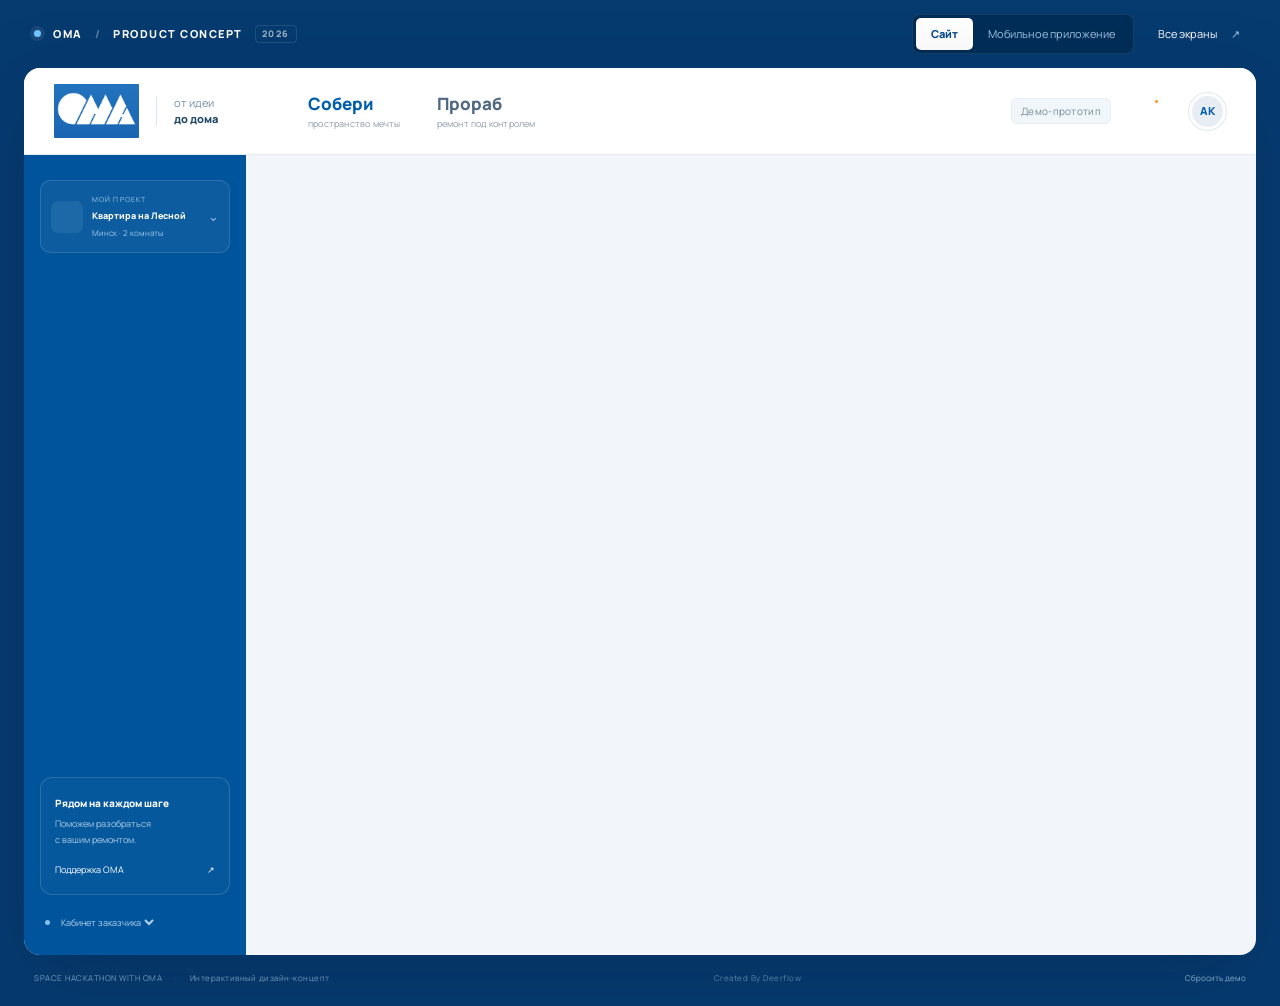
==== design-prototype/index.html @ eb65dd8d "Fixing docs#2" ====
<!doctype html>
<html lang="ru">
<head>
  <meta charset="UTF-8">
  <meta name="viewport" content="width=device-width, initial-scale=1.0">
  <meta name="theme-color" content="#005ead">
  <meta name="description" content="ОМА.Собери и ОМА.Прораб — интерактивный дизайн-прототип: от первой идеи до готового ремонта.">
  <title>ОМА — от идеи до дома</title>
  <link rel="icon" href="assets/oma-logo.png">
  <link rel="stylesheet" href="styles.css">
  <script src="app.js" defer></script>
</head>
<body>
  <div class="prototype-bar">
    <a class="concept-label" href="#dashboard"><span class="live-dot"></span> OMA <span class="concept-divider">/</span> PRODUCT CONCEPT <span class="edition">2026</span></a>
    <div class="preview-controls"><div class="device-toggle" aria-label="Размер экрана"><button class="selected" data-device="desktop" aria-pressed="true">Сайт</button><button data-device="mobile" aria-pressed="false">Мобильное приложение</button></div><button class="screen-map" data-action="screens">Все экраны <span>↗</span></button></div>
  </div>
  <div class="app-shell">
    <div class="phone-status" aria-hidden="true"><b>9:41</b><span>●●●  ▰</span></div>
    <header class="app-header">
      <a class="brand" href="#dashboard" aria-label="ОМА. Главная"><img src="assets/oma-logo.png" alt="ОМА"><span class="brand-line"></span><span>от идеи<br><b>до дома</b></span></a>
      <nav class="service-switch" aria-label="Сервисы"><a href="#variants" id="soberi-link">Собери<span>пространство мечты</span></a><a href="#foremen" id="prorab-link">Прораб<span>ремонт под контролем</span></a></nav>
      <div class="header-right"><span class="demo-label">Демо-прототип</span><button class="icon-button notification-button" data-action="notifications" aria-label="Уведомления"><span data-icon="bell"></span><i></i></button><button class="avatar avatar-user" data-action="role" aria-label="Сменить демонстрационную роль">АК</button></div>
    </header>
    <div class="app-body">
      <aside class="sidebar">
        <button class="project-picker" data-route="dashboard"><span class="project-icon" data-icon="home"></span><span><small>МОЙ ПРОЕКТ</small><b id="project-label">Квартира на Лесной</b><em>Минск · 2 комнаты</em></span><span>⌄</span></button>
        <nav class="side-nav" aria-label="Основная навигация" id="side-nav"></nav>
        <div class="sidebar-bottom"><div class="mini-help"><span data-icon="message"></span><b>Рядом на каждом шаге</b><p>Поможем разобраться<br>с вашим ремонтом.</p><button data-route="support">Поддержка ОМА <span>↗</span></button></div><div class="role-control"><span class="role-dot"></span><select id="role-select" aria-label="Демонстрационная роль"><option value="client">Кабинет заказчика</option><option value="foreman">Кабинет прораба</option><option value="mediator">Посредник ОМА</option></select></div></div>
      </aside>
      <main class="workspace" id="workspace" tabindex="-1"></main>
    </div>
    <nav class="bottom-nav" aria-label="Мобильная навигация"><a href="#dashboard" data-mobile-nav="dashboard"><span data-icon="home"></span>Главная</a><a href="#studio" data-mobile-nav="studio"><span data-icon="layers"></span>Собери</a><a href="#tracking" data-mobile-nav="tracking"><span data-icon="helmet"></span>Ремонт</a><a href="#cart" data-mobile-nav="cart"><span data-icon="cart"></span>Корзина</a><button data-action="screens"><span data-icon="grid"></span>Ещё</button></nav>
  </div>
  <footer class="prototype-footer"><span>SPACE HACKATHON WITH OMA <span>·</span> Интерактивный дизайн-концепт</span><a href="https://deerflow.tech" target="_blank" rel="noopener noreferrer">Created By Deerflow</a><button data-action="reset">Сбросить демо</button></footer>
  <dialog id="modal"><div id="modal-content"></div></dialog>
  <div class="toast" id="toast" role="status" aria-live="polite"></div>
</body>
</html>
---- design-prototype/styles.css ----
@font-face{font-family:Manrope;src:url('assets/manrope-regular.ttf') format('truetype');font-weight:400 600;font-display:swap}
@font-face{font-family:Manrope;src:url('assets/manrope-bold.ttf') format('truetype');font-weight:700 800;font-display:swap}
:root{--blue:#005ead;--bright:#1478d4;--navy:#001a34;--ink:#16354f;--muted:#7c8b9e;--line:#e6ecf3;--light:#f2f6fb;--orange:#f89728;--green:#258368;--radius:16px;--font:Manrope,'Avenir Next',sans-serif}
*{box-sizing:border-box}body{margin:0;background:#063b70;color:var(--ink);font:13px/1.6 var(--font);-webkit-font-smoothing:antialiased}button,input,select,textarea{font:inherit}button,a,input,select,textarea{-webkit-tap-highlight-color:transparent}button,a{touch-action:manipulation}button{cursor:pointer}a{color:inherit;text-decoration:none}button{border:0}button:disabled{cursor:not-allowed;opacity:.45}button:focus-visible,a:focus-visible,select:focus-visible,input:focus-visible,textarea:focus-visible{outline:3px solid #f89728;outline-offset:3px}button{color:inherit}h1,h2,h3,h4,p{margin:0}h1,h2,h3,h4{line-height:1.25}h1{font-size:31px;font-weight:800;letter-spacing:-1.2px}h2{font-size:19px;letter-spacing:-.5px}h3{font-size:15px;letter-spacing:-.25px}small{font-size:11px}.icon{width:20px;height:20px;fill:none;stroke:currentColor;stroke-width:1.7;stroke-linecap:round;stroke-linejoin:round;flex-shrink:0;vertical-align:middle}.prototype-bar{max-width:1660px;margin:0 auto;height:68px;display:flex;align-items:center;justify-content:space-between;padding:0 34px;color:#fff}.concept-label{font-size:11px;letter-spacing:1.5px;font-weight:800;display:flex;align-items:center;gap:12px}.live-dot{height:7px;width:7px;background:#71c5ff;border-radius:50%;box-shadow:0 0 0 4px #ffffff12}.concept-divider{opacity:.35}.edition{border:1px solid #ffffff30;padding:1px 6px;border-radius:4px;font-size:9px;opacity:.6}.preview-controls{display:flex;gap:18px;align-items:center}.device-toggle{display:flex;background:#002e58;padding:3px;border:1px solid #ffffff16;border-radius:8px}.device-toggle button{padding:7px 15px;background:transparent;border-radius:5px;color:#a4c4e3;font-size:11px}.device-toggle button.selected{background:#fff;color:#084b88;font-weight:800;box-shadow:0 2px 4px #0001}.screen-map{background:none;color:white;font-size:11px}.screen-map span{margin-left:12px;color:#a4c4e3}.app-shell{container-type:inline-size;container-name:app;width:calc(100% - 48px);max-width:1600px;margin:0 auto;background:var(--light);min-height:840px;border-radius:16px;overflow:clip;box-shadow:0 25px 80px #001b3a40;transition:width .3s ease}.app-header{height:87px;display:flex;align-items:center;justify-content:space-between;background:white;border-bottom:1px solid var(--line);padding:0 30px;gap:28px}.brand{display:flex;align-items:center;gap:17px;min-width:196px}.brand img{width:85px;height:54px;object-fit:contain;border-radius:1px}.brand-line{height:29px;width:1px;background:#dce4ef}.brand>span:last-child{font-size:11px;line-height:1.5;color:#7490a8}.brand b{color:#214766}.service-switch{display:flex;gap:36px;margin-right:auto;padding-left:30px}.service-switch a{font-size:17px;font-weight:800;color:var(--blue)}.service-switch a:last-child{color:#506880}.service-switch span{display:block;font-size:9px;font-weight:500;letter-spacing:.2px;color:#8d9aab}.header-right{display:flex;align-items:center;gap:21px}.demo-label{font-size:10px;letter-spacing:.3px;color:#75889a;background:#f1f6fb;border:1px solid #e8eef5;padding:4px 9px;border-radius:5px;white-space:nowrap}.icon-button{width:36px;height:36px;display:inline-flex;align-items:center;justify-content:center;background:transparent;border-radius:10px;color:#526d85}.notification-button{position:relative}.notification-button i{width:5px;height:5px;background:var(--orange);border-radius:50%;position:absolute;top:6px;right:9px;border:1px solid #fff}.avatar{display:inline-flex;align-items:center;justify-content:center;background:#e3f0fc;color:var(--blue);border-radius:50%;font-weight:800;flex-shrink:0}.avatar-user{height:37px;width:37px;font-size:11px;background:#e7edf3;border:3px solid white;box-shadow:0 0 0 1px #e1e8f0}.avatar.large{width:64px;height:64px;font-size:22px}.avatar.person{background:#e5d9ce;color:#6d503e}.avatar.person.two{background:#dce6d7;color:#4f715d}.avatar.person.three{background:#dbe4f5;color:#4c6597}.app-body{display:grid;grid-template-columns:222px minmax(0,1fr);min-height:800px}.sidebar{background:#00549b;color:white;padding:25px 16px;display:flex;flex-direction:column;gap:27px;position:relative}.project-picker{display:flex;width:100%;background:#ffffff0c;border:1px solid #ffffff24;border-radius:10px;padding:13px 10px;color:white;align-items:center;text-align:left;gap:9px}.project-picker>span:last-child{margin-left:auto;opacity:.6}.project-picker small{display:block;font-size:7px;letter-spacing:1.1px;color:#a1c9ec;margin-bottom:4px}.project-picker b{font-size:9px;white-space:nowrap;display:block}.project-picker em{display:block;color:#a1c9ec;font-size:8px;font-style:normal;margin-top:3px}.project-icon{height:32px;width:32px;background:#ffffff12;border-radius:7px;display:flex;align-items:center;justify-content:center}.project-icon .icon{width:17px}.nav-group{display:block;color:#91bde0;font-size:8px;letter-spacing:1.3px;font-weight:700;padding:17px 15px 9px}.nav-group:first-child{padding-top:0}.nav-item{display:flex;align-items:center;gap:12px;padding:11px 14px;margin:2px 0;border-radius:8px;color:#d9eafb;font-size:11px;font-weight:500;position:relative}.nav-item .icon{width:18px;height:18px;color:#a5c8e7}.nav-item:hover{background:#ffffff0b}.nav-item.active{background:#fff;color:#005ead;font-weight:800;box-shadow:0 3px 7px #002e5822}.nav-item.active .icon{color:var(--blue)}.nav-count{margin-left:auto;display:flex;align-items:center;justify-content:center;font-size:8px;min-width:16px;height:16px;background:#ffffff20;border-radius:4px}.nav-item.active .nav-count{background:#e7f2fc}.sidebar-bottom{margin-top:auto;padding-top:30px}.mini-help{border:1px solid #ffffff26;border-radius:12px;padding:17px 14px;background:#ffffff06}.mini-help>.icon{color:#7eb9eb;margin-bottom:10px;width:24px;height:24px}.mini-help b{font-size:10px;display:block}.mini-help p{font-size:9px;line-height:1.8;color:#abcce6;margin:5px 0 14px}.mini-help button{font-size:9px;background:none;padding:0;color:#fff;display:flex;justify-content:space-between;width:100%}.role-control{display:flex;gap:7px;align-items:center;margin:20px 5px 0}.role-dot{width:5px;height:5px;border-radius:50%;background:#84c1ef}.role-control select{color:#b3d1ea;background:none;border:0;max-width:166px;font-size:9px;cursor:pointer}.role-control option{color:var(--ink)}.workspace{padding:29px 34px 30px;min-width:0;outline:none}.page-top{display:flex;align-items:center;justify-content:space-between;gap:20px;margin-bottom:25px}.eyebrow{font-size:9px;letter-spacing:1.8px;font-weight:800;color:#8b9caf;text-transform:uppercase;margin-bottom:7px}.page-top p{font-size:11px;color:#8190a2;margin-top:8px}.page-top .btn{align-self:center}.btn{background:var(--blue);color:white;padding:11px 17px;border-radius:8px;font-size:11px;font-weight:800;display:inline-flex;align-items:center;justify-content:center;gap:9px;white-space:nowrap;min-height:40px;border:1px solid transparent;transition:background .2s,transform .2s}.btn:hover{background:#004f93;transform:translateY(-1px)}.btn .icon{height:16px;width:16px}.btn.secondary{color:var(--blue);background:#fff;border-color:#dce6f1}.btn.secondary:hover{background:#eaf3fc}.btn.light{background:#fff;color:var(--blue)}.btn.orange{background:var(--orange);color:#452a08}.btn.ghost{background:none;color:var(--blue);padding-left:0;padding-right:0}.btn.danger{background:#fff0ee;color:#af5040;border-color:#f3d8d1}.btn.small{padding:7px 12px;font-size:10px;min-height:32px}.btn.full{width:100%}.actions{display:flex;align-items:center;gap:10px;flex-wrap:wrap}.page-grid{display:grid;grid-template-columns:minmax(0,1fr) 292px;gap:21px}.stack{display:flex;flex-direction:column;gap:20px}.card{background:white;border:1px solid var(--line);border-radius:var(--radius);padding:22px;min-width:0}.card-title{display:flex;align-items:center;justify-content:space-between;gap:12px;margin-bottom:18px}.card-title .text-link{font-size:10px}.text-link{color:var(--blue);font-weight:800;background:none;padding:0;display:inline-flex;gap:8px;align-items:center}.text-link .icon{width:14px}.muted{color:var(--muted)}.tiny{font-size:10px}.subtitle{font-size:11px;color:var(--muted);margin-top:7px;line-height:1.8}.pill{display:inline-flex;align-items:center;gap:5px;padding:4px 8px;background:#edf5fc;color:#3473a7;font-size:9px;font-weight:700;border-radius:5px;white-space:nowrap}.pill.green{background:#eaf5ef;color:#33836b}.pill.orange{background:#fff3e4;color:#b67623}.pill.gray{background:#f2f4f7;color:#83909d}.pill.outline{background:#ffffff18;border:1px solid #ffffff36;color:#fff}.pill .icon{width:11px;height:11px}.hero{position:relative;min-height:296px;overflow:hidden;border-radius:16px;background:#254137;color:#fff;display:flex;align-items:flex-end;padding:26px}.hero .hero-photo{position:absolute;inset:0;width:100%;height:100%;object-fit:cover;object-position:55% 54%}.hero:after{content:'';position:absolute;inset:0;background:linear-gradient(90deg,#001a34c4 0%,#001a3455 51%,#001a3400 80%),linear-gradient(0deg,#001a3445,transparent)}.hero-content{position:relative;z-index:1;width:100%}.hero-top{position:absolute;top:20px;left:23px;right:23px;z-index:2;display:flex;justify-content:space-between;align-items:center}.hero h2{font-size:31px;line-height:1.22;letter-spacing:-1px;margin-bottom:9px;color:#fff}.hero p{font-size:11px;color:#dce7ec;max-width:245px;line-height:1.7;margin-bottom:17px}.hero-actions{display:flex;justify-content:space-between;align-items:end}.hero .btn{font-size:10px;padding:9px 13px;min-height:36px}.image-credit{font-size:7px;color:#ffffffa6;text-align:right}.step-strip{display:flex;margin-top:18px;border-radius:11px;border:1px solid var(--line);background:white;padding:15px 12px;justify-content:space-between;gap:3px}.journey-step{display:flex;align-items:center;gap:6px;color:#97a3af;font-size:9px;font-weight:600}.step-number{width:20px;height:20px;border-radius:50%;background:#f0f3f8;display:flex;align-items:center;justify-content:center;font-size:8px;flex-shrink:0}.journey-step.done{color:#6c8c9e}.journey-step.done .step-number{color:var(--green);background:#e9f4ef}.journey-step.current{color:var(--blue);font-weight:800}.journey-step.current .step-number{color:white;background:var(--blue)}.step-line{align-self:center;width:22px;height:1px;background:var(--line)}.section-line{display:flex;align-items:center;justify-content:space-between;margin:24px 0 15px}.section-line h2{font-size:17px}.two-cols{display:grid;grid-template-columns:repeat(2,minmax(0,1fr));gap:16px}.three-cols{display:grid;grid-template-columns:repeat(3,minmax(0,1fr));gap:17px}.four-cols{display:grid;grid-template-columns:repeat(4,minmax(0,1fr));gap:15px}.room-card{padding:0;overflow:hidden}.room-card .room-cover{position:relative;height:134px;overflow:hidden}.room-card img{height:100%;width:100%;object-fit:cover;transition:transform .5s}.room-card:hover img{transform:scale(1.035)}.room-card .pill{position:absolute;top:11px;left:11px;background:#ffffffed}.room-card .room-details{padding:16px}.room-card h3{font-size:12px}.room-card .room-details>div{display:flex;align-items:center;justify-content:space-between}.room-card p{color:#8b98a9;font-size:10px;margin:5px 0 14px}.room-card .text-link{font-size:9px}.mini-progress{height:4px;border-radius:10px;background:#ecf1f7;overflow:hidden}.mini-progress>span{height:100%;display:block;background:var(--blue);border-radius:10px}.budget-card .big-number{font-size:29px;font-weight:800;letter-spacing:-1.1px}.budget-card .big-number span{font-size:11px;font-weight:600;color:#8b9bac;letter-spacing:0}.budget-card .budget-caption{font-size:10px;color:#7d91a2;margin:3px 0 15px}.budget-bar{height:6px;display:flex;gap:3px;margin:13px 0 17px}.budget-bar span{border-radius:3px;background:#0069bd;flex:4}.budget-bar span:nth-child(2){background:#7db4df;flex:3}.budget-bar span:nth-child(3){background:#e8f0f7;flex:2}.budget-row{display:flex;justify-content:space-between;align-items:center;font-size:10px;padding:7px 0}.budget-row>span:first-child{color:#8391a1;display:flex;gap:7px;align-items:center}.color-dot{display:inline-block;width:5px;height:5px;background:var(--blue);border-radius:50%}.color-dot.pale{background:#7db4df}.budget-row b{font-size:10px}.budget-card .divider{margin:10px 0}.divider{height:1px;background:var(--line);margin:18px 0}.next-card{background:#e6f0fc;border:1px solid #dbe8f7;position:relative;overflow:hidden}.next-card .icon-tile{margin-bottom:12px}.icon-tile{width:35px;height:35px;border-radius:9px;background:#fff;display:flex;align-items:center;justify-content:center;color:var(--blue)}.next-card h3{font-size:14px;max-width:185px}.next-card p{font-size:10px;color:#6c84a0;margin:9px 0 17px;line-height:1.8}.next-card .text-link{font-size:10px}.feed-row{display:flex;gap:11px;align-items:flex-start;font-size:10px;padding:11px 0;border-bottom:1px solid var(--line)}.feed-row:last-child{border:0;padding-bottom:0}.feed-row .feed-icon{width:28px;height:28px;border-radius:8px;background:#edf4fc;color:var(--blue);display:flex;align-items:center;justify-content:center;flex-shrink:0}.feed-row .icon{width:14px;height:14px}.feed-row b{font-size:10px;display:block;margin-bottom:2px}.feed-row p{font-size:9px;color:#8b99a8}.feed-row time{font-size:8px;color:#9ea9b6;white-space:nowrap;margin-left:auto}.note{display:flex;align-items:flex-start;gap:10px;padding:14px 16px;border:1px solid #dbe8f7;background:#edf5fd;border-radius:10px;font-size:10px;color:#5d7f9e;line-height:1.8}.note .icon{color:var(--blue);width:17px;height:17px;margin-top:1px}.note.warn{background:#fff7ec;border-color:#f6e4cc;color:#9f7b48}.note.success{background:#edf7f2;border-color:#dceee3;color:#3c8069}.screen-footer{display:flex;justify-content:space-between;align-items:center;margin-top:25px;padding-top:14px;border-top:1px solid #e1e9f1;color:#9ba8b6;font-size:8px;gap:15px}.screen-footer a{color:#6d8ca7}.prototype-footer{max-width:1600px;width:calc(100% - 68px);margin:17px auto 21px;display:flex;align-items:center;justify-content:space-between;color:#85acce;font-size:8px;letter-spacing:.5px}.prototype-footer span span{margin:0 10px;opacity:.4}.prototype-footer a{font-size:8px;opacity:.65}.prototype-footer button{background:none;color:#9bc0df;font-size:8px;padding:0}.form-grid{display:grid;grid-template-columns:1fr 1fr;gap:17px}.field{display:flex;flex-direction:column;gap:7px;font-size:11px;font-weight:700}.field input,.field select,.field textarea,.chat-input input,.search-field input{border:1px solid #dce5ee;padding:12px 13px;border-radius:8px;background:#fbfcfe;color:var(--ink);width:100%;min-width:0}.field textarea{resize:vertical;min-height:104px;line-height:1.8}.field.wide{grid-column:1/-1}.choice-grid{display:grid;grid-template-columns:1fr 1fr;gap:12px;margin-top:17px}.choice-card{padding:20px;text-align:left;border:1px solid var(--line);border-radius:12px;background:#fff;display:flex;align-items:flex-start;gap:13px}.choice-card.active,.choice-card:has(input:checked){border-color:var(--blue);background:#f2f8fd;box-shadow:0 0 0 1px var(--blue)}.choice-card .icon{color:var(--blue)}.choice-card b{font-size:12px;display:block}.choice-card p{font-size:10px;color:#8294a5;margin-top:4px}.choice-card input{accent-color:var(--blue);margin-top:5px}.tabs{display:flex;gap:4px;background:#e8eef5;padding:4px;border-radius:9px;width:max-content;max-width:100%;margin-bottom:20px;overflow:auto}.tab{padding:8px 15px;border-radius:6px;background:none;font-size:10px;white-space:nowrap;color:#6c8194}.tab.active{color:var(--blue);background:#fff;font-weight:800;box-shadow:0 2px 4px #1e4a6f0a}.upload-area{border:1.5px dashed #a9c5e0;min-height:208px;border-radius:12px;display:flex;align-items:center;justify-content:center;flex-direction:column;background:#f4f9fe;text-align:center;cursor:pointer;padding:20px;gap:9px}.upload-area>.icon{width:34px;height:34px;color:var(--blue);margin-bottom:3px}.upload-area b{font-size:12px}.upload-area p{font-size:10px;color:#7b93a8}.upload-area input{max-width:100%;font-size:10px;margin-top:8px}.plan-visual{background:#f1f7fc;border:1px solid #e2ebf4;border-radius:13px;padding:23px;min-height:220px;display:grid;grid-template-columns:1.5fr 1fr;gap:7px;position:relative}.plan-room{border:3px solid #6c9dc7;background:#dfeefa;display:flex;align-items:center;justify-content:center;flex-direction:column;min-height:90px;font-size:11px;position:relative}.plan-room:nth-child(2){background:#e7f0dd;border-color:#9cae83}.plan-room:nth-child(3){grid-column:1/-1;min-height:54px;background:#e6e7ee;border-color:#a6a6b7}.plan-room span{font-size:9px;opacity:.7}.inventory-row{display:grid;grid-template-columns:44px 1fr auto;align-items:center;gap:13px;padding:17px 0;border-bottom:1px solid var(--line)}.inventory-row:last-child{border:0}.material-thumb{width:44px;height:48px;background:#f0ebe2;border-radius:8px;display:flex;align-items:center;justify-content:center;overflow:hidden}.material-thumb .icon{width:23px;height:23px;color:#8a775d}.material-thumb.paint{background:#e8eef5;color:#6385a7}.material-thumb.wood{background:repeating-linear-gradient(93deg,#b6a085 0px,#c4b399 8px,#d2bfa4 10px,#ad9376 12px)}.material-thumb.white{background:#e8e8e4}.inventory-row b{font-size:11px}.inventory-row p{font-size:9px;color:#899bab;margin-top:3px}.variant{padding:0;overflow:hidden;position:relative}.variant.selected{border:2px solid var(--blue)}.variant img{height:176px;width:100%;object-fit:cover}.variant:nth-child(1) img{filter:saturate(.6)}.variant:nth-child(3) img{filter:saturate(.9) brightness(.85)}.variant-info{padding:19px}.variant-info h3{font-size:15px;margin:9px 0}.variant-info p{font-size:10px;color:#8495a5;min-height:54px;margin-bottom:15px}.variant-price{font-size:24px;font-weight:800;margin:14px 0}.variant-price span{font-size:10px;font-weight:500;color:#8799aa}.variant .btn{width:100%}.variant-info ul{padding-left:15px;font-size:10px;color:#6e8599;line-height:2}.studio-grid{display:grid;grid-template-columns:minmax(0,1fr) 270px;gap:18px}.studio-scene{position:relative;border-radius:14px;overflow:hidden;background:#d6d3cb;min-height:430px}.studio-scene>img{width:100%;height:100%;object-fit:cover;position:absolute;inset:0}.studio-toolbar{position:absolute;left:16px;top:16px;display:flex;gap:5px;z-index:1}.studio-toolbar button{padding:7px 11px;font-size:9px;border-radius:6px;background:#ffffffed;color:#566e81}.studio-toolbar button.active{background:var(--blue);color:white}.hotspot{position:absolute;background:white;border:3px solid #ffffff80;width:27px;height:27px;border-radius:50%;color:var(--blue);box-shadow:0 0 0 6px #ffffff28;font-weight:800;display:flex;align-items:center;justify-content:center}.hotspot.one{top:31%;left:38%}.hotspot.two{top:72%;left:61%}.scene-bottom{position:absolute;bottom:16px;left:16px;right:16px;padding:11px 13px;border-radius:9px;display:flex;align-items:center;justify-content:space-between;background:#ffffffed;font-size:9px}.scene-bottom b{display:block;font-size:10px}.scene-bottom .pill{font-size:8px}.chat-bubble{background:#f0f6fc;border-radius:0 12px 12px 12px;padding:13px;font-size:10px;line-height:1.8;margin:12px 0}.chat-bubble.user{background:#005ead;color:#fff;border-radius:12px 0 12px 12px;margin-left:20px}.chat-heading{display:flex;gap:8px;align-items:center}.chat-heading .icon-tile{background:#ebf4fe;width:30px;height:30px}.chat-heading h3{font-size:12px}.chat-heading p{font-size:8px;color:#8a9cab}.chat-input{display:flex;gap:6px;margin-top:14px}.chat-input input{font-size:10px;padding:10px}.chat-input button{width:35px;flex-shrink:0;padding:0}.swatches{display:flex;gap:8px;margin-top:13px}.swatch{width:26px;height:26px;border-radius:50%;border:3px solid #fff;box-shadow:0 0 0 1px #d9e3ed}.swatch.active{box-shadow:0 0 0 2px var(--blue)}.lock-list{display:flex;flex-wrap:wrap;gap:7px;margin-top:15px}.lock-list .pill{font-size:8px}.ar-callout{display:flex;align-items:center;justify-content:space-between;margin-top:17px;padding:17px 19px;border:1px solid #d8e7f6;background:#eaf3fd;border-radius:12px;gap:15px}.ar-callout h3{font-size:13px}.ar-callout p{font-size:10px;color:#7793ac;margin-top:5px}.data-table{width:100%;border-collapse:collapse;text-align:left;font-size:10px}.table-wrap{overflow-x:auto}.data-table th{font-size:8px;letter-spacing:.6px;text-transform:uppercase;color:#91a2b2;padding:12px 9px;border-bottom:1px solid var(--line);font-weight:600;white-space:nowrap}.data-table td{padding:16px 9px;border-bottom:1px solid var(--line);vertical-align:middle}.data-table td b{font-size:10px}.data-table td small{display:block;color:#91a2b1;font-size:8px;margin-top:3px}.data-table tr:last-child td{border:0}.price{white-space:nowrap;font-weight:800}.qty{display:inline-flex;align-items:center;border:1px solid #dce6ef;border-radius:7px;overflow:hidden;background:white}.qty button{padding:4px 8px;background:#f7f9fc;color:#6d8296}.qty span{min-width:21px;text-align:center;font-size:10px}.total-row{display:flex;justify-content:space-between;align-items:center;font-size:11px;margin:10px 0}.total-row.grand{font-size:15px;font-weight:800;padding-top:14px;border-top:1px solid var(--line);margin-top:15px}.total-row.grand b{font-size:25px;letter-spacing:-1px}.checkout-summary .btn{margin-top:13px}.filters{display:flex;flex-wrap:wrap;gap:8px;margin-bottom:20px}.filter{border:1px solid #dae5ef;border-radius:7px;padding:8px 13px;background:white;font-size:10px;color:#647e94}.filter.active{background:var(--blue);border-color:var(--blue);color:white}.search-field{position:relative;display:flex;align-items:center;gap:9px;flex:1;min-width:160px}.search-field .icon{position:absolute;left:12px;width:16px;color:#7f96aa}.search-field input{padding-left:37px;font-size:11px;background:white}.product-card{padding:17px}.product-image{height:115px;background:#f5f7fa;border-radius:10px;display:flex;align-items:center;justify-content:center;margin-bottom:13px;position:relative}.paint-can{width:67px;height:75px;border-radius:8px 8px 11px 11px;background:linear-gradient(90deg,#eee,#fff 30%,#f9fafb 70%,#ddd);border-top:7px solid #d5dce1;box-shadow:4px 7px 12px #001a3410;display:flex;align-items:center;justify-content:center;flex-direction:column}.paint-can b{font-size:13px;line-height:1.2;color:#005ead;font-weight:800}.paint-can em{font-size:6px;font-style:normal;background:#005ead;color:#fff;padding:2px 10px;margin-top:4px}.paint-can.orange em{background:#f89728}.plank{width:110px;height:65px;background:repeating-linear-gradient(94deg,#b59b79 0px,#c7b394 9px,#d3bd98 12px,#ab8d65 14px);transform:skewY(-15deg);border-bottom:7px solid #8a7357;border-right:4px solid #9c8565}.product-card h3{font-size:11px;line-height:1.6;min-height:36px}.product-card .product-meta{font-size:9px;color:#8e9eac;margin:6px 0 12px}.product-price{display:flex;justify-content:space-between;align-items:center}.product-price b{font-size:18px}.product-price .btn{padding:6px 9px;min-height:30px}.product-card .pill{position:absolute;top:8px;left:8px;font-size:7px}.person-card{padding:21px}.person-head{display:flex;gap:13px;align-items:center;margin-bottom:16px}.person-head h3{font-size:15px}.person-head p{font-size:10px;color:#7e93a5;margin-top:4px}.person-head .stars{color:#d69c39;font-size:10px;margin-top:3px}.person-tags{display:flex;gap:6px;flex-wrap:wrap;margin:12px 0}.person-card>p{font-size:10px;color:#7c90a2;line-height:1.9}.person-card .btn{margin-top:16px;width:100%}.match{font-size:9px;color:var(--green);display:flex;align-items:center;gap:5px;margin-top:14px}.match .icon{width:13px;height:13px}.profile-banner{height:132px;background:#005ead;border-radius:14px 14px 0 0;position:relative;overflow:hidden}.profile-banner:before,.profile-banner:after{content:'';position:absolute;width:230px;height:230px;border:1px solid #ffffff20;transform:rotate(40deg);right:85px;top:-110px}.profile-banner:after{right:-80px;top:-20px}.profile-body{padding:0 28px 25px}.profile-body>.avatar{margin-top:-35px;position:relative;border:5px solid white;width:80px;height:80px;font-size:25px}.profile-body h2{margin-top:9px}.profile-card{padding:0;overflow:hidden}.profile-stats{display:flex;gap:32px;padding:17px 0}.profile-stats b{font-size:20px;display:block}.profile-stats span{font-size:9px;color:#8a9cab}.check-list{list-style:none;padding:0;margin:0}.check-list li{display:flex;align-items:start;gap:10px;font-size:11px;padding:11px 0;border-bottom:1px solid var(--line)}.check-list li:last-child{border:0}.check-list .icon{width:16px;height:16px;color:var(--green);margin-top:2px}.check-list small{display:block;color:#899caf;font-size:9px;margin-top:3px}.review-diff{padding:15px;border:1px solid #f1e1c9;background:#fff9f0;border-radius:10px;margin:15px 0}.review-diff h4{font-size:11px;margin-bottom:7px}.review-diff p{font-size:10px;line-height:1.8;color:#947648}.timeline{padding-left:4px}.timeline-item{display:flex;gap:14px;padding-bottom:24px;position:relative}.timeline-item:before{content:'';position:absolute;width:1px;background:#dce8f3;left:13px;top:29px;bottom:0}.timeline-item:last-child:before{display:none}.timeline-marker{width:28px;height:28px;border-radius:50%;border:1px solid #d6e2ed;display:flex;align-items:center;justify-content:center;background:white;flex-shrink:0;font-size:10px;color:#8c9fb0;z-index:1}.timeline-item.done .timeline-marker{color:var(--green);background:#eaf5ef;border-color:#eaf5ef}.timeline-item.current .timeline-marker{background:var(--blue);color:white;border-color:var(--blue)}.timeline-copy{flex:1;min-width:0;padding-top:3px}.timeline-copy h3{font-size:12px}.timeline-copy p{font-size:10px;color:#8498aa;margin:5px 0}.timeline-date{font-size:9px;color:#9aabba;white-space:nowrap;padding-top:4px}.stage-row{display:flex;gap:12px;align-items:center;padding:15px 0;border-bottom:1px solid var(--line)}.stage-row:last-child{border:0}.stage-row .stage-num{width:29px;height:29px;border-radius:8px;background:#edf4fb;color:var(--blue);display:flex;align-items:center;justify-content:center;font-weight:700;font-size:10px;flex-shrink:0}.stage-row>div:nth-child(2){flex:1}.stage-row h4{font-size:11px}.stage-row p{font-size:9px;color:#8b9daf;margin-top:3px}.stage-row .pill{font-size:8px}.metric-card{padding:18px}.metric-card .metric-label{font-size:9px;color:#8296a9;margin-bottom:8px}.metric-card .metric-value{font-size:26px;font-weight:800;letter-spacing:-1px}.metric-card .metric-foot{font-size:9px;color:#91a1b0;margin-top:5px}.metric-card.accent{background:var(--blue);color:white;border-color:var(--blue)}.metric-card.accent .metric-label,.metric-card.accent .metric-foot{color:#afd1ef}.report-images{display:grid;grid-template-columns:1.5fr 1fr;gap:10px}.report-images img{width:100%;height:190px;object-fit:cover;border-radius:10px}.checkbox-line{display:flex;gap:10px;align-items:flex-start;font-size:10px;line-height:1.8;margin:17px 0;color:#6b8398}.checkbox-line input{margin-top:3px;accent-color:var(--blue);width:16px;height:16px;flex-shrink:0}.empty-state{text-align:center;padding:65px 25px}.empty-state>.icon{width:43px;height:43px;color:var(--blue);margin-bottom:15px}.empty-state h2{font-size:23px;margin-bottom:10px}.empty-state p{font-size:12px;color:#7a91a6;max-width:480px;margin:0 auto 20px}.success-mark{width:74px;height:74px;border-radius:50%;background:#e4f4eb;color:var(--green);display:flex;align-items:center;justify-content:center;margin:0 auto 20px}.success-mark .icon{width:35px;height:35px}.message-list{display:flex;flex-direction:column;gap:14px}.message{padding:14px 16px;background:#f1f6fc;border-radius:12px;max-width:85%;font-size:10px}.message.mine{background:#005ead;color:white;align-self:flex-end}.message b{font-size:9px;display:block;margin-bottom:5px}.message time{font-size:8px;display:block;opacity:.6;margin-top:5px}.rating-picker{display:flex;gap:6px;margin:16px 0}.rating-picker button{background:none;color:#c2cdd6;font-size:27px;padding:0 3px}.rating-picker button.on{color:#efa82e}.phone-status,.bottom-nav{display:none}.toast{position:fixed;left:50%;bottom:30px;z-index:50;transform:translate(-50%,20px);background:#002e58;color:#fff;border:1px solid #ffffff30;padding:13px 22px;border-radius:11px;box-shadow:0 10px 40px #001a3440;font-size:12px;opacity:0;pointer-events:none;transition:.2s;max-width:calc(100% - 30px)}.toast.show{opacity:1;transform:translate(-50%,0)}dialog{border:0;border-radius:18px;padding:0;max-width:min(900px,calc(100% - 30px));width:700px;color:var(--ink);box-shadow:0 30px 100px #001a3460}dialog::backdrop{background:#001a3488;backdrop-filter:blur(4px)}.modal-inner{padding:28px}.modal-head{display:flex;align-items:center;justify-content:space-between;margin-bottom:20px}.modal-head h2{font-size:20px}.modal-head button{font-size:24px;background:none;color:#8498aa}.screen-grid{display:grid;grid-template-columns:repeat(3,1fr);gap:8px}.screen-tile{text-align:left;border:1px solid var(--line);border-radius:9px;padding:12px;background:#f9fbfd;display:flex;gap:9px;align-items:center;font-size:10px}.screen-tile:hover{border-color:var(--blue);background:#edf6fd}.screen-tile span:first-child{font-size:9px;color:#99abbc}.screen-tile.active{background:#eaf4fc;border-color:var(--blue)}.modal-intro{font-size:11px;color:#8a9bad;margin-bottom:19px}.mobile-preview .app-shell{width:414px;max-width:calc(100% - 24px);border-radius:30px;border:7px solid #00294e;height:860px;min-height:0;overflow-y:auto;scrollbar-width:none}.mobile-preview .phone-status{display:flex;justify-content:space-between;padding:13px 24px 3px;background:#fff;color:#143a58;font-size:10px}.mobile-preview .prototype-footer{max-width:414px;flex-wrap:wrap;justify-content:center;gap:10px}.mobile-preview .app-shell .workspace{min-height:720px}.mobile-preview .app-shell .bottom-nav{position:sticky;bottom:0}.mobile-preview .app-shell .app-body{min-height:0}
@container app (max-width:1150px){.workspace{padding:26px 24px}.page-grid{grid-template-columns:minmax(0,1fr) 250px}.app-body{grid-template-columns:197px minmax(0,1fr)}.sidebar{padding:23px 12px}.project-picker b{font-size:8px}.project-picker{gap:6px;padding:11px 8px}.app-header{padding:0 23px}.service-switch{gap:23px;padding-left:0}.hero h2{font-size:29px}.studio-grid{grid-template-columns:minmax(0,1fr) 230px}.three-cols{gap:12px}.variant img{height:140px}.variant-info{padding:15px}.variant-info h3{font-size:13px}.step-strip{padding:12px 9px}.step-line{width:10px}.journey-step{font-size:8px;gap:4px}.budget-card{padding:18px}}
@container app (max-width:960px){.page-grid{grid-template-columns:1fr}.page-grid>.stack:last-child{display:grid;grid-template-columns:1fr 1fr;align-content:start}.page-grid>.stack:last-child>.card:last-child:nth-child(3){grid-column:1/-1}.three-cols{grid-template-columns:repeat(2,minmax(0,1fr))}.four-cols{grid-template-columns:repeat(2,minmax(0,1fr))}.service-switch span{display:none}.service-switch{gap:18px}.service-switch a{font-size:14px}.brand{min-width:180px}.demo-label{display:none}.header-right{gap:10px}.studio-grid{grid-template-columns:1fr}.studio-scene{min-height:400px}.studio-grid>.card{display:none}.page-top h1{font-size:28px}.person-card .person-head{gap:9px}.person-head .avatar.large{width:48px;height:48px;font-size:17px}}
@container app (max-width:700px){.app-header{height:68px;padding:0 18px;gap:10px}.brand{min-width:0;gap:10px}.brand img{width:64px;height:41px}.brand-line{height:24px}.brand>span:last-child{font-size:8px}.service-switch{display:none}.header-right{gap:9px}.avatar-user{width:31px;height:31px;font-size:9px}.icon-button{width:31px;height:31px}.app-body{display:block;min-height:calc(100vh - 150px)}.sidebar{display:none}.workspace{padding:22px 17px 24px}.page-top{margin-bottom:20px;gap:10px;align-items:flex-start}.page-top h1{font-size:25px;letter-spacing:-.9px;line-height:1.35}.page-top p{font-size:10px;line-height:1.8;max-width:260px}.eyebrow{font-size:8px;letter-spacing:1.4px}.page-top>.btn{font-size:0;width:36px;height:36px;padding:0;min-height:36px;align-self:center;flex-shrink:0}.page-top>.btn .icon{width:18px;height:18px}.page-grid{gap:17px}.page-grid>.stack:last-child{display:flex}.card{padding:19px;border-radius:14px}.hero{min-height:314px;padding:22px}.hero h2{font-size:30px;letter-spacing:-1.1px}.hero p{max-width:230px;font-size:10px}.hero:after{background:linear-gradient(90deg,#001a34d0,#001a3455 85%),linear-gradient(0deg,#001a3430,transparent)}.hero .hero-photo{object-position:63% 50%}.hero-top{top:16px;left:18px;right:18px}.hero-top .pill{font-size:8px}.hero-actions .image-credit{max-width:70px;font-size:6px}.step-strip{padding:14px 8px;gap:3px;margin-top:14px}.journey-step{flex-direction:column;font-size:7px;gap:5px}.journey-step .step-number{height:20px;width:20px}.step-line{width:13px;margin-bottom:15px}.section-line{margin-top:21px}.section-line h2{font-size:16px}.section-line>.text-link{font-size:9px}.two-cols{gap:11px}.room-card{padding:0}.room-card .room-cover{height:109px}.room-card .room-details{padding:12px}.room-card h3{font-size:11px}.room-card p{font-size:8px;margin-bottom:10px}.room-card .text-link{font-size:8px}.room-card .pill{font-size:7px;left:8px;top:8px}.card-title h2{font-size:16px}.budget-card .big-number{font-size:32px}.next-card h3{max-width:none}.screen-footer{font-size:7px;line-height:1.8}.screen-footer span:last-child{max-width:145px;text-align:right}.bottom-nav{position:sticky;bottom:0;z-index:5;background:#fffffffa;border-top:1px solid #e0e8f0;display:flex;justify-content:space-around;padding:10px 3px 13px;backdrop-filter:blur(10px)}.bottom-nav a,.bottom-nav button{display:flex;align-items:center;flex-direction:column;background:none;gap:4px;font-size:8px;color:#8b9cac;padding:0 7px}.bottom-nav .icon{width:20px;height:20px}.bottom-nav .active{color:var(--blue);font-weight:800}.form-grid{gap:14px}.field{font-size:10px}.field input,.field textarea,.field select{padding:10px;font-size:11px}.choice-grid{grid-template-columns:1fr}.choice-card{padding:17px}.three-cols{grid-template-columns:1fr}.four-cols{gap:10px}.variant{padding:0}.variant img{height:200px}.variant-info{padding:19px}.variant-info p{min-height:0}.variant-info h3{font-size:17px}.studio-scene{min-height:340px}.studio-grid>.card{display:block}.studio-grid{gap:15px}.studio-toolbar{left:12px;top:12px}.studio-toolbar button{padding:7px 9px;font-size:8px}.scene-bottom{left:10px;right:10px;font-size:7px;padding:10px}.scene-bottom b{font-size:9px}.ar-callout{padding:15px;align-items:flex-start;flex-direction:column}.ar-callout .btn{width:100%}.data-table td{padding:13px 5px;font-size:9px}.data-table th{padding:10px 5px;font-size:7px}.data-table td b{font-size:9px}.data-table td small{font-size:7px}.qty button{padding:4px 6px}.qty span{min-width:16px;font-size:9px}.table-wrap{margin:0 -7px}.product-grid{grid-template-columns:1fr 1fr}.product-card{padding:13px}.product-card h3{font-size:10px;min-height:48px}.product-image{height:110px}.product-price b{font-size:16px}.product-price .btn{font-size:0;padding:7px}.product-price .btn .icon{width:15px;height:15px}.person-card{padding:19px}.person-head h3{font-size:15px}.person-head .avatar.large{width:58px;height:58px;font-size:20px}.person-card .person-head{gap:14px}.profile-body{padding:0 20px 20px}.profile-stats{gap:23px}.report-images img{height:140px}.timeline-date{font-size:8px}.metric-card{padding:16px}.metric-card .metric-value{font-size:25px}.stage-row{gap:9px}.stage-row h4{font-size:10px}.stage-row .pill{font-size:7px;padding:3px 5px}.note{font-size:9px;padding:12px}.actions .btn{flex:1}.message{max-width:92%}.plan-visual{padding:15px}.inventory-row{grid-template-columns:35px 1fr auto;gap:9px}.material-thumb{width:35px;height:42px}.inventory-row b{font-size:10px}.inventory-row .btn{font-size:8px;padding:7px}.screen-grid{grid-template-columns:1fr 1fr}.modal-inner{padding:20px}.screen-tile{padding:10px;font-size:9px}}
@media(max-width:750px){body{background:var(--light)}.prototype-bar{height:auto;min-height:64px;padding:13px 15px;gap:12px;background:#063b70;flex-wrap:wrap;justify-content:center}.concept-label{font-size:9px;letter-spacing:1.1px}.edition{display:none}.preview-controls{gap:12px}.device-toggle button{font-size:9px;padding:5px 9px}.screen-map{font-size:9px}.app-shell{width:100%;border-radius:0;min-height:0;box-shadow:none}.prototype-footer{background:#063b70;width:100%;margin:0;padding:16px;gap:12px;flex-wrap:wrap;justify-content:center;font-size:7px}.prototype-footer>span{width:100%;text-align:center}.mobile-preview .app-shell{max-width:100%;border:0;border-radius:0;width:414px;height:auto}.mobile-preview .prototype-footer{max-width:none}.mobile-preview .phone-status{display:none}.mobile-preview .app-shell .workspace{min-height:0}.toast{bottom:88px;font-size:10px}.modal-head h2{font-size:17px}}
@media(prefers-reduced-motion:no-preference){.workspace>.page-content{animation:appear .3s ease both}@keyframes appear{from{opacity:0;transform:translateY(7px)}to{opacity:1;transform:translateY(0)}}} @media(prefers-reduced-motion:reduce){*{animation:none!important;transition:none!important;scroll-behavior:auto!important}}
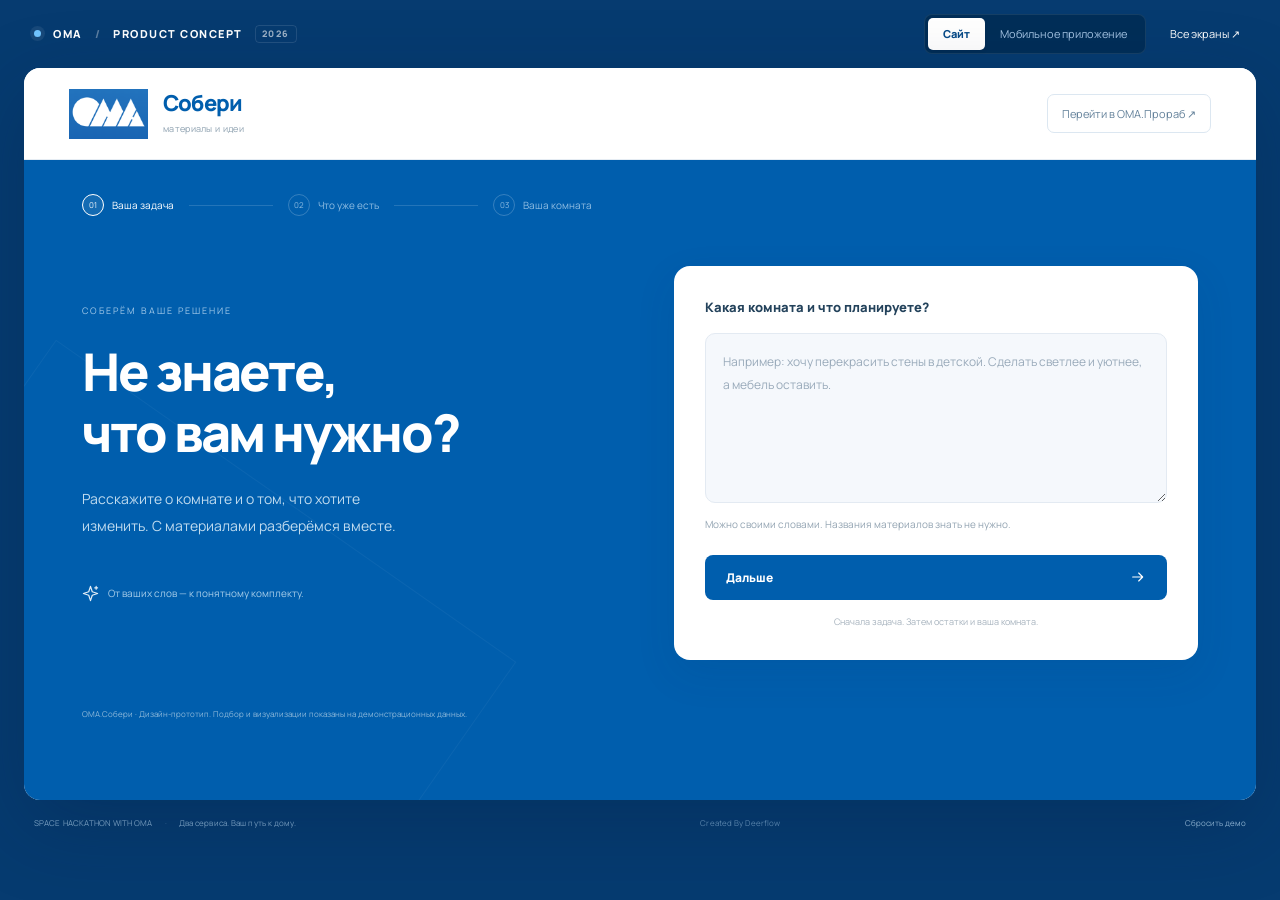
==== commit f3558161: "Init design branch" ====
--- a/design-prototype/index.html
+++ b/design-prototype/index.html
@@ -1,39 +1,5 @@
 <!doctype html>
-<html lang="ru">
-<head>
-  <meta charset="UTF-8">
-  <meta name="viewport" content="width=device-width, initial-scale=1.0">
-  <meta name="theme-color" content="#005ead">
-  <meta name="description" content="ОМА.Собери и ОМА.Прораб — интерактивный дизайн-прототип: от первой идеи до готового ремонта.">
-  <title>ОМА — от идеи до дома</title>
-  <link rel="icon" href="assets/oma-logo.png">
-  <link rel="stylesheet" href="styles.css">
-  <script src="app.js" defer></script>
-</head>
-<body>
-  <div class="prototype-bar">
-    <a class="concept-label" href="#dashboard"><span class="live-dot"></span> OMA <span class="concept-divider">/</span> PRODUCT CONCEPT <span class="edition">2026</span></a>
-    <div class="preview-controls"><div class="device-toggle" aria-label="Размер экрана"><button class="selected" data-device="desktop" aria-pressed="true">Сайт</button><button data-device="mobile" aria-pressed="false">Мобильное приложение</button></div><button class="screen-map" data-action="screens">Все экраны <span>↗</span></button></div>
-  </div>
-  <div class="app-shell">
-    <div class="phone-status" aria-hidden="true"><b>9:41</b><span>●●●  ▰</span></div>
-    <header class="app-header">
-      <a class="brand" href="#dashboard" aria-label="ОМА. Главная"><img src="assets/oma-logo.png" alt="ОМА"><span class="brand-line"></span><span>от идеи<br><b>до дома</b></span></a>
-      <nav class="service-switch" aria-label="Сервисы"><a href="#variants" id="soberi-link">Собери<span>пространство мечты</span></a><a href="#foremen" id="prorab-link">Прораб<span>ремонт под контролем</span></a></nav>
-      <div class="header-right"><span class="demo-label">Демо-прототип</span><button class="icon-button notification-button" data-action="notifications" aria-label="Уведомления"><span data-icon="bell"></span><i></i></button><button class="avatar avatar-user" data-action="role" aria-label="Сменить демонстрационную роль">АК</button></div>
-    </header>
-    <div class="app-body">
-      <aside class="sidebar">
-        <button class="project-picker" data-route="dashboard"><span class="project-icon" data-icon="home"></span><span><small>МОЙ ПРОЕКТ</small><b id="project-label">Квартира на Лесной</b><em>Минск · 2 комнаты</em></span><span>⌄</span></button>
-        <nav class="side-nav" aria-label="Основная навигация" id="side-nav"></nav>
-        <div class="sidebar-bottom"><div class="mini-help"><span data-icon="message"></span><b>Рядом на каждом шаге</b><p>Поможем разобраться<br>с вашим ремонтом.</p><button data-route="support">Поддержка ОМА <span>↗</span></button></div><div class="role-control"><span class="role-dot"></span><select id="role-select" aria-label="Демонстрационная роль"><option value="client">Кабинет заказчика</option><option value="foreman">Кабинет прораба</option><option value="mediator">Посредник ОМА</option></select></div></div>
-      </aside>
-      <main class="workspace" id="workspace" tabindex="-1"></main>
-    </div>
-    <nav class="bottom-nav" aria-label="Мобильная навигация"><a href="#dashboard" data-mobile-nav="dashboard"><span data-icon="home"></span>Главная</a><a href="#studio" data-mobile-nav="studio"><span data-icon="layers"></span>Собери</a><a href="#tracking" data-mobile-nav="tracking"><span data-icon="helmet"></span>Ремонт</a><a href="#cart" data-mobile-nav="cart"><span data-icon="cart"></span>Корзина</a><button data-action="screens"><span data-icon="grid"></span>Ещё</button></nav>
-  </div>
-  <footer class="prototype-footer"><span>SPACE HACKATHON WITH OMA <span>·</span> Интерактивный дизайн-концепт</span><a href="https://deerflow.tech" target="_blank" rel="noopener noreferrer">Created By Deerflow</a><button data-action="reset">Сбросить демо</button></footer>
-  <dialog id="modal"><div id="modal-content"></div></dialog>
-  <div class="toast" id="toast" role="status" aria-live="polite"></div>
-</body>
-</html>
+<html lang="ru"><head><meta charset="UTF-8"><meta name="viewport" content="width=device-width, initial-scale=1.0"><meta name="theme-color" content="#005ead"><meta name="description" content="ОМА.Собери: от вашей задачи к материалам. ОМА.Прораб: от корзины к исполнителю."><title>ОМА.Собери — начнём с вашей задачи</title><link rel="icon" href="assets/oma-logo.png"><link rel="stylesheet" href="styles.css"><script src="app.js" defer></script></head>
+<body><div class="prototype-bar"><a class="concept-label" href="#welcome"><span class="live-dot"></span> OMA <span class="concept-divider">/</span> PRODUCT CONCEPT <span class="edition">2026</span></a><div class="preview-controls"><div class="device-toggle" aria-label="Размер экрана"><button class="selected" data-device="desktop" aria-pressed="true">Сайт</button><button data-device="mobile" aria-pressed="false">Мобильное приложение</button></div><button class="screen-map" data-action="screens">Все экраны ↗</button></div></div>
+<div class="app-shell"><div class="phone-status" aria-hidden="true"><b>9:41</b><span>●●● ▰</span></div><header class="app-header"><a class="brand service-brand" id="service-home" href="#welcome"><img src="assets/oma-logo.png" alt="ОМА"><span class="service-wordmark"><b id="service-name">Собери</b><small id="service-caption">материалы и идеи</small></span></a><div class="header-right"><button class="service-jump" id="service-jump" data-action="enter-prorab">Перейти в ОМА.Прораб ↗</button><button class="avatar avatar-user" id="role-button" data-action="role" aria-label="Демонстрационные роли" hidden>АК</button></div></header><nav id="service-nav" class="service-subnav" aria-label="Разделы сервиса" hidden></nav><div class="app-body"><main class="workspace" id="workspace" tabindex="-1"></main></div><nav class="bottom-nav" aria-label="Мобильная навигация" hidden></nav></div>
+<footer class="prototype-footer"><span>SPACE HACKATHON WITH OMA <span>·</span> Два сервиса. Ваш путь к дому.</span><a href="https://deerflow.tech" target="_blank" rel="noopener noreferrer">Created By Deerflow</a><button data-action="reset">Сбросить демо</button></footer><dialog id="modal"><div id="modal-content"></div></dialog><div class="toast" id="toast" role="status" aria-live="polite"></div></body></html>
--- a/design-prototype/styles.css
+++ b/design-prototype/styles.css
@@ -1,9 +1,27 @@
-@font-face{font-family:Manrope;src:url('assets/manrope-regular.ttf') format('truetype');font-weight:400 600;font-display:swap}
-@font-face{font-family:Manrope;src:url('assets/manrope-bold.ttf') format('truetype');font-weight:700 800;font-display:swap}
-:root{--blue:#005ead;--bright:#1478d4;--navy:#001a34;--ink:#16354f;--muted:#7c8b9e;--line:#e6ecf3;--light:#f2f6fb;--orange:#f89728;--green:#258368;--radius:16px;--font:Manrope,'Avenir Next',sans-serif}
-*{box-sizing:border-box}body{margin:0;background:#063b70;color:var(--ink);font:13px/1.6 var(--font);-webkit-font-smoothing:antialiased}button,input,select,textarea{font:inherit}button,a,input,select,textarea{-webkit-tap-highlight-color:transparent}button,a{touch-action:manipulation}button{cursor:pointer}a{color:inherit;text-decoration:none}button{border:0}button:disabled{cursor:not-allowed;opacity:.45}button:focus-visible,a:focus-visible,select:focus-visible,input:focus-visible,textarea:focus-visible{outline:3px solid #f89728;outline-offset:3px}button{color:inherit}h1,h2,h3,h4,p{margin:0}h1,h2,h3,h4{line-height:1.25}h1{font-size:31px;font-weight:800;letter-spacing:-1.2px}h2{font-size:19px;letter-spacing:-.5px}h3{font-size:15px;letter-spacing:-.25px}small{font-size:11px}.icon{width:20px;height:20px;fill:none;stroke:currentColor;stroke-width:1.7;stroke-linecap:round;stroke-linejoin:round;flex-shrink:0;vertical-align:middle}.prototype-bar{max-width:1660px;margin:0 auto;height:68px;display:flex;align-items:center;justify-content:space-between;padding:0 34px;color:#fff}.concept-label{font-size:11px;letter-spacing:1.5px;font-weight:800;display:flex;align-items:center;gap:12px}.live-dot{height:7px;width:7px;background:#71c5ff;border-radius:50%;box-shadow:0 0 0 4px #ffffff12}.concept-divider{opacity:.35}.edition{border:1px solid #ffffff30;padding:1px 6px;border-radius:4px;font-size:9px;opacity:.6}.preview-controls{display:flex;gap:18px;align-items:center}.device-toggle{display:flex;background:#002e58;padding:3px;border:1px solid #ffffff16;border-radius:8px}.device-toggle button{padding:7px 15px;background:transparent;border-radius:5px;color:#a4c4e3;font-size:11px}.device-toggle button.selected{background:#fff;color:#084b88;font-weight:800;box-shadow:0 2px 4px #0001}.screen-map{background:none;color:white;font-size:11px}.screen-map span{margin-left:12px;color:#a4c4e3}.app-shell{container-type:inline-size;container-name:app;width:calc(100% - 48px);max-width:1600px;margin:0 auto;background:var(--light);min-height:840px;border-radius:16px;overflow:clip;box-shadow:0 25px 80px #001b3a40;transition:width .3s ease}.app-header{height:87px;display:flex;align-items:center;justify-content:space-between;background:white;border-bottom:1px solid var(--line);padding:0 30px;gap:28px}.brand{display:flex;align-items:center;gap:17px;min-width:196px}.brand img{width:85px;height:54px;object-fit:contain;border-radius:1px}.brand-line{height:29px;width:1px;background:#dce4ef}.brand>span:last-child{font-size:11px;line-height:1.5;color:#7490a8}.brand b{color:#214766}.service-switch{display:flex;gap:36px;margin-right:auto;padding-left:30px}.service-switch a{font-size:17px;font-weight:800;color:var(--blue)}.service-switch a:last-child{color:#506880}.service-switch span{display:block;font-size:9px;font-weight:500;letter-spacing:.2px;color:#8d9aab}.header-right{display:flex;align-items:center;gap:21px}.demo-label{font-size:10px;letter-spacing:.3px;color:#75889a;background:#f1f6fb;border:1px solid #e8eef5;padding:4px 9px;border-radius:5px;white-space:nowrap}.icon-button{width:36px;height:36px;display:inline-flex;align-items:center;justify-content:center;background:transparent;border-radius:10px;color:#526d85}.notification-button{position:relative}.notification-button i{width:5px;height:5px;background:var(--orange);border-radius:50%;position:absolute;top:6px;right:9px;border:1px solid #fff}.avatar{display:inline-flex;align-items:center;justify-content:center;background:#e3f0fc;color:var(--blue);border-radius:50%;font-weight:800;flex-shrink:0}.avatar-user{height:37px;width:37px;font-size:11px;background:#e7edf3;border:3px solid white;box-shadow:0 0 0 1px #e1e8f0}.avatar.large{width:64px;height:64px;font-size:22px}.avatar.person{background:#e5d9ce;color:#6d503e}.avatar.person.two{background:#dce6d7;color:#4f715d}.avatar.person.three{background:#dbe4f5;color:#4c6597}.app-body{display:grid;grid-template-columns:222px minmax(0,1fr);min-height:800px}.sidebar{background:#00549b;color:white;padding:25px 16px;display:flex;flex-direction:column;gap:27px;position:relative}.project-picker{display:flex;width:100%;background:#ffffff0c;border:1px solid #ffffff24;border-radius:10px;padding:13px 10px;color:white;align-items:center;text-align:left;gap:9px}.project-picker>span:last-child{margin-left:auto;opacity:.6}.project-picker small{display:block;font-size:7px;letter-spacing:1.1px;color:#a1c9ec;margin-bottom:4px}.project-picker b{font-size:9px;white-space:nowrap;display:block}.project-picker em{display:block;color:#a1c9ec;font-size:8px;font-style:normal;margin-top:3px}.project-icon{height:32px;width:32px;background:#ffffff12;border-radius:7px;display:flex;align-items:center;justify-content:center}.project-icon .icon{width:17px}.nav-group{display:block;color:#91bde0;font-size:8px;letter-spacing:1.3px;font-weight:700;padding:17px 15px 9px}.nav-group:first-child{padding-top:0}.nav-item{display:flex;align-items:center;gap:12px;padding:11px 14px;margin:2px 0;border-radius:8px;color:#d9eafb;font-size:11px;font-weight:500;position:relative}.nav-item .icon{width:18px;height:18px;color:#a5c8e7}.nav-item:hover{background:#ffffff0b}.nav-item.active{background:#fff;color:#005ead;font-weight:800;box-shadow:0 3px 7px #002e5822}.nav-item.active .icon{color:var(--blue)}.nav-count{margin-left:auto;display:flex;align-items:center;justify-content:center;font-size:8px;min-width:16px;height:16px;background:#ffffff20;border-radius:4px}.nav-item.active .nav-count{background:#e7f2fc}.sidebar-bottom{margin-top:auto;padding-top:30px}.mini-help{border:1px solid #ffffff26;border-radius:12px;padding:17px 14px;background:#ffffff06}.mini-help>.icon{color:#7eb9eb;margin-bottom:10px;width:24px;height:24px}.mini-help b{font-size:10px;display:block}.mini-help p{font-size:9px;line-height:1.8;color:#abcce6;margin:5px 0 14px}.mini-help button{font-size:9px;background:none;padding:0;color:#fff;display:flex;justify-content:space-between;width:100%}.role-control{display:flex;gap:7px;align-items:center;margin:20px 5px 0}.role-dot{width:5px;height:5px;border-radius:50%;background:#84c1ef}.role-control select{color:#b3d1ea;background:none;border:0;max-width:166px;font-size:9px;cursor:pointer}.role-control option{color:var(--ink)}.workspace{padding:29px 34px 30px;min-width:0;outline:none}.page-top{display:flex;align-items:center;justify-content:space-between;gap:20px;margin-bottom:25px}.eyebrow{font-size:9px;letter-spacing:1.8px;font-weight:800;color:#8b9caf;text-transform:uppercase;margin-bottom:7px}.page-top p{font-size:11px;color:#8190a2;margin-top:8px}.page-top .btn{align-self:center}.btn{background:var(--blue);color:white;padding:11px 17px;border-radius:8px;font-size:11px;font-weight:800;display:inline-flex;align-items:center;justify-content:center;gap:9px;white-space:nowrap;min-height:40px;border:1px solid transparent;transition:background .2s,transform .2s}.btn:hover{background:#004f93;transform:translateY(-1px)}.btn .icon{height:16px;width:16px}.btn.secondary{color:var(--blue);background:#fff;border-color:#dce6f1}.btn.secondary:hover{background:#eaf3fc}.btn.light{background:#fff;color:var(--blue)}.btn.orange{background:var(--orange);color:#452a08}.btn.ghost{background:none;color:var(--blue);padding-left:0;padding-right:0}.btn.danger{background:#fff0ee;color:#af5040;border-color:#f3d8d1}.btn.small{padding:7px 12px;font-size:10px;min-height:32px}.btn.full{width:100%}.actions{display:flex;align-items:center;gap:10px;flex-wrap:wrap}.page-grid{display:grid;grid-template-columns:minmax(0,1fr) 292px;gap:21px}.stack{display:flex;flex-direction:column;gap:20px}.card{background:white;border:1px solid var(--line);border-radius:var(--radius);padding:22px;min-width:0}.card-title{display:flex;align-items:center;justify-content:space-between;gap:12px;margin-bottom:18px}.card-title .text-link{font-size:10px}.text-link{color:var(--blue);font-weight:800;background:none;padding:0;display:inline-flex;gap:8px;align-items:center}.text-link .icon{width:14px}.muted{color:var(--muted)}.tiny{font-size:10px}.subtitle{font-size:11px;color:var(--muted);margin-top:7px;line-height:1.8}.pill{display:inline-flex;align-items:center;gap:5px;padding:4px 8px;background:#edf5fc;color:#3473a7;font-size:9px;font-weight:700;border-radius:5px;white-space:nowrap}.pill.green{background:#eaf5ef;color:#33836b}.pill.orange{background:#fff3e4;color:#b67623}.pill.gray{background:#f2f4f7;color:#83909d}.pill.outline{background:#ffffff18;border:1px solid #ffffff36;color:#fff}.pill .icon{width:11px;height:11px}.hero{position:relative;min-height:296px;overflow:hidden;border-radius:16px;background:#254137;color:#fff;display:flex;align-items:flex-end;padding:26px}.hero .hero-photo{position:absolute;inset:0;width:100%;height:100%;object-fit:cover;object-position:55% 54%}.hero:after{content:'';position:absolute;inset:0;background:linear-gradient(90deg,#001a34c4 0%,#001a3455 51%,#001a3400 80%),linear-gradient(0deg,#001a3445,transparent)}.hero-content{position:relative;z-index:1;width:100%}.hero-top{position:absolute;top:20px;left:23px;right:23px;z-index:2;display:flex;justify-content:space-between;align-items:center}.hero h2{font-size:31px;line-height:1.22;letter-spacing:-1px;margin-bottom:9px;color:#fff}.hero p{font-size:11px;color:#dce7ec;max-width:245px;line-height:1.7;margin-bottom:17px}.hero-actions{display:flex;justify-content:space-between;align-items:end}.hero .btn{font-size:10px;padding:9px 13px;min-height:36px}.image-credit{font-size:7px;color:#ffffffa6;text-align:right}.step-strip{display:flex;margin-top:18px;border-radius:11px;border:1px solid var(--line);background:white;padding:15px 12px;justify-content:space-between;gap:3px}.journey-step{display:flex;align-items:center;gap:6px;color:#97a3af;font-size:9px;font-weight:600}.step-number{width:20px;height:20px;border-radius:50%;background:#f0f3f8;display:flex;align-items:center;justify-content:center;font-size:8px;flex-shrink:0}.journey-step.done{color:#6c8c9e}.journey-step.done .step-number{color:var(--green);background:#e9f4ef}.journey-step.current{color:var(--blue);font-weight:800}.journey-step.current .step-number{color:white;background:var(--blue)}.step-line{align-self:center;width:22px;height:1px;background:var(--line)}.section-line{display:flex;align-items:center;justify-content:space-between;margin:24px 0 15px}.section-line h2{font-size:17px}.two-cols{display:grid;grid-template-columns:repeat(2,minmax(0,1fr));gap:16px}.three-cols{display:grid;grid-template-columns:repeat(3,minmax(0,1fr));gap:17px}.four-cols{display:grid;grid-template-columns:repeat(4,minmax(0,1fr));gap:15px}.room-card{padding:0;overflow:hidden}.room-card .room-cover{position:relative;height:134px;overflow:hidden}.room-card img{height:100%;width:100%;object-fit:cover;transition:transform .5s}.room-card:hover img{transform:scale(1.035)}.room-card .pill{position:absolute;top:11px;left:11px;background:#ffffffed}.room-card .room-details{padding:16px}.room-card h3{font-size:12px}.room-card .room-details>div{display:flex;align-items:center;justify-content:space-between}.room-card p{color:#8b98a9;font-size:10px;margin:5px 0 14px}.room-card .text-link{font-size:9px}.mini-progress{height:4px;border-radius:10px;background:#ecf1f7;overflow:hidden}.mini-progress>span{height:100%;display:block;background:var(--blue);border-radius:10px}.budget-card .big-number{font-size:29px;font-weight:800;letter-spacing:-1.1px}.budget-card .big-number span{font-size:11px;font-weight:600;color:#8b9bac;letter-spacing:0}.budget-card .budget-caption{font-size:10px;color:#7d91a2;margin:3px 0 15px}.budget-bar{height:6px;display:flex;gap:3px;margin:13px 0 17px}.budget-bar span{border-radius:3px;background:#0069bd;flex:4}.budget-bar span:nth-child(2){background:#7db4df;flex:3}.budget-bar span:nth-child(3){background:#e8f0f7;flex:2}.budget-row{display:flex;justify-content:space-between;align-items:center;font-size:10px;padding:7px 0}.budget-row>span:first-child{color:#8391a1;display:flex;gap:7px;align-items:center}.color-dot{display:inline-block;width:5px;height:5px;background:var(--blue);border-radius:50%}.color-dot.pale{background:#7db4df}.budget-row b{font-size:10px}.budget-card .divider{margin:10px 0}.divider{height:1px;background:var(--line);margin:18px 0}.next-card{background:#e6f0fc;border:1px solid #dbe8f7;position:relative;overflow:hidden}.next-card .icon-tile{margin-bottom:12px}.icon-tile{width:35px;height:35px;border-radius:9px;background:#fff;display:flex;align-items:center;justify-content:center;color:var(--blue)}.next-card h3{font-size:14px;max-width:185px}.next-card p{font-size:10px;color:#6c84a0;margin:9px 0 17px;line-height:1.8}.next-card .text-link{font-size:10px}.feed-row{display:flex;gap:11px;align-items:flex-start;font-size:10px;padding:11px 0;border-bottom:1px solid var(--line)}.feed-row:last-child{border:0;padding-bottom:0}.feed-row .feed-icon{width:28px;height:28px;border-radius:8px;background:#edf4fc;color:var(--blue);display:flex;align-items:center;justify-content:center;flex-shrink:0}.feed-row .icon{width:14px;height:14px}.feed-row b{font-size:10px;display:block;margin-bottom:2px}.feed-row p{font-size:9px;color:#8b99a8}.feed-row time{font-size:8px;color:#9ea9b6;white-space:nowrap;margin-left:auto}.note{display:flex;align-items:flex-start;gap:10px;padding:14px 16px;border:1px solid #dbe8f7;background:#edf5fd;border-radius:10px;font-size:10px;color:#5d7f9e;line-height:1.8}.note .icon{color:var(--blue);width:17px;height:17px;margin-top:1px}.note.warn{background:#fff7ec;border-color:#f6e4cc;color:#9f7b48}.note.success{background:#edf7f2;border-color:#dceee3;color:#3c8069}.screen-footer{display:flex;justify-content:space-between;align-items:center;margin-top:25px;padding-top:14px;border-top:1px solid #e1e9f1;color:#9ba8b6;font-size:8px;gap:15px}.screen-footer a{color:#6d8ca7}.prototype-footer{max-width:1600px;width:calc(100% - 68px);margin:17px auto 21px;display:flex;align-items:center;justify-content:space-between;color:#85acce;font-size:8px;letter-spacing:.5px}.prototype-footer span span{margin:0 10px;opacity:.4}.prototype-footer a{font-size:8px;opacity:.65}.prototype-footer button{background:none;color:#9bc0df;font-size:8px;padding:0}.form-grid{display:grid;grid-template-columns:1fr 1fr;gap:17px}.field{display:flex;flex-direction:column;gap:7px;font-size:11px;font-weight:700}.field input,.field select,.field textarea,.chat-input input,.search-field input{border:1px solid #dce5ee;padding:12px 13px;border-radius:8px;background:#fbfcfe;color:var(--ink);width:100%;min-width:0}.field textarea{resize:vertical;min-height:104px;line-height:1.8}.field.wide{grid-column:1/-1}.choice-grid{display:grid;grid-template-columns:1fr 1fr;gap:12px;margin-top:17px}.choice-card{padding:20px;text-align:left;border:1px solid var(--line);border-radius:12px;background:#fff;display:flex;align-items:flex-start;gap:13px}.choice-card.active,.choice-card:has(input:checked){border-color:var(--blue);background:#f2f8fd;box-shadow:0 0 0 1px var(--blue)}.choice-card .icon{color:var(--blue)}.choice-card b{font-size:12px;display:block}.choice-card p{font-size:10px;color:#8294a5;margin-top:4px}.choice-card input{accent-color:var(--blue);margin-top:5px}.tabs{display:flex;gap:4px;background:#e8eef5;padding:4px;border-radius:9px;width:max-content;max-width:100%;margin-bottom:20px;overflow:auto}.tab{padding:8px 15px;border-radius:6px;background:none;font-size:10px;white-space:nowrap;color:#6c8194}.tab.active{color:var(--blue);background:#fff;font-weight:800;box-shadow:0 2px 4px #1e4a6f0a}.upload-area{border:1.5px dashed #a9c5e0;min-height:208px;border-radius:12px;display:flex;align-items:center;justify-content:center;flex-direction:column;background:#f4f9fe;text-align:center;cursor:pointer;padding:20px;gap:9px}.upload-area>.icon{width:34px;height:34px;color:var(--blue);margin-bottom:3px}.upload-area b{font-size:12px}.upload-area p{font-size:10px;color:#7b93a8}.upload-area input{max-width:100%;font-size:10px;margin-top:8px}.plan-visual{background:#f1f7fc;border:1px solid #e2ebf4;border-radius:13px;padding:23px;min-height:220px;display:grid;grid-template-columns:1.5fr 1fr;gap:7px;position:relative}.plan-room{border:3px solid #6c9dc7;background:#dfeefa;display:flex;align-items:center;justify-content:center;flex-direction:column;min-height:90px;font-size:11px;position:relative}.plan-room:nth-child(2){background:#e7f0dd;border-color:#9cae83}.plan-room:nth-child(3){grid-column:1/-1;min-height:54px;background:#e6e7ee;border-color:#a6a6b7}.plan-room span{font-size:9px;opacity:.7}.inventory-row{display:grid;grid-template-columns:44px 1fr auto;align-items:center;gap:13px;padding:17px 0;border-bottom:1px solid var(--line)}.inventory-row:last-child{border:0}.material-thumb{width:44px;height:48px;background:#f0ebe2;border-radius:8px;display:flex;align-items:center;justify-content:center;overflow:hidden}.material-thumb .icon{width:23px;height:23px;color:#8a775d}.material-thumb.paint{background:#e8eef5;color:#6385a7}.material-thumb.wood{background:repeating-linear-gradient(93deg,#b6a085 0px,#c4b399 8px,#d2bfa4 10px,#ad9376 12px)}.material-thumb.white{background:#e8e8e4}.inventory-row b{font-size:11px}.inventory-row p{font-size:9px;color:#899bab;margin-top:3px}.variant{padding:0;overflow:hidden;position:relative}.variant.selected{border:2px solid var(--blue)}.variant img{height:176px;width:100%;object-fit:cover}.variant:nth-child(1) img{filter:saturate(.6)}.variant:nth-child(3) img{filter:saturate(.9) brightness(.85)}.variant-info{padding:19px}.variant-info h3{font-size:15px;margin:9px 0}.variant-info p{font-size:10px;color:#8495a5;min-height:54px;margin-bottom:15px}.variant-price{font-size:24px;font-weight:800;margin:14px 0}.variant-price span{font-size:10px;font-weight:500;color:#8799aa}.variant .btn{width:100%}.variant-info ul{padding-left:15px;font-size:10px;color:#6e8599;line-height:2}.studio-grid{display:grid;grid-template-columns:minmax(0,1fr) 270px;gap:18px}.studio-scene{position:relative;border-radius:14px;overflow:hidden;background:#d6d3cb;min-height:430px}.studio-scene>img{width:100%;height:100%;object-fit:cover;position:absolute;inset:0}.studio-toolbar{position:absolute;left:16px;top:16px;display:flex;gap:5px;z-index:1}.studio-toolbar button{padding:7px 11px;font-size:9px;border-radius:6px;background:#ffffffed;color:#566e81}.studio-toolbar button.active{background:var(--blue);color:white}.hotspot{position:absolute;background:white;border:3px solid #ffffff80;width:27px;height:27px;border-radius:50%;color:var(--blue);box-shadow:0 0 0 6px #ffffff28;font-weight:800;display:flex;align-items:center;justify-content:center}.hotspot.one{top:31%;left:38%}.hotspot.two{top:72%;left:61%}.scene-bottom{position:absolute;bottom:16px;left:16px;right:16px;padding:11px 13px;border-radius:9px;display:flex;align-items:center;justify-content:space-between;background:#ffffffed;font-size:9px}.scene-bottom b{display:block;font-size:10px}.scene-bottom .pill{font-size:8px}.chat-bubble{background:#f0f6fc;border-radius:0 12px 12px 12px;padding:13px;font-size:10px;line-height:1.8;margin:12px 0}.chat-bubble.user{background:#005ead;color:#fff;border-radius:12px 0 12px 12px;margin-left:20px}.chat-heading{display:flex;gap:8px;align-items:center}.chat-heading .icon-tile{background:#ebf4fe;width:30px;height:30px}.chat-heading h3{font-size:12px}.chat-heading p{font-size:8px;color:#8a9cab}.chat-input{display:flex;gap:6px;margin-top:14px}.chat-input input{font-size:10px;padding:10px}.chat-input button{width:35px;flex-shrink:0;padding:0}.swatches{display:flex;gap:8px;margin-top:13px}.swatch{width:26px;height:26px;border-radius:50%;border:3px solid #fff;box-shadow:0 0 0 1px #d9e3ed}.swatch.active{box-shadow:0 0 0 2px var(--blue)}.lock-list{display:flex;flex-wrap:wrap;gap:7px;margin-top:15px}.lock-list .pill{font-size:8px}.ar-callout{display:flex;align-items:center;justify-content:space-between;margin-top:17px;padding:17px 19px;border:1px solid #d8e7f6;background:#eaf3fd;border-radius:12px;gap:15px}.ar-callout h3{font-size:13px}.ar-callout p{font-size:10px;color:#7793ac;margin-top:5px}.data-table{width:100%;border-collapse:collapse;text-align:left;font-size:10px}.table-wrap{overflow-x:auto}.data-table th{font-size:8px;letter-spacing:.6px;text-transform:uppercase;color:#91a2b2;padding:12px 9px;border-bottom:1px solid var(--line);font-weight:600;white-space:nowrap}.data-table td{padding:16px 9px;border-bottom:1px solid var(--line);vertical-align:middle}.data-table td b{font-size:10px}.data-table td small{display:block;color:#91a2b1;font-size:8px;margin-top:3px}.data-table tr:last-child td{border:0}.price{white-space:nowrap;font-weight:800}.qty{display:inline-flex;align-items:center;border:1px solid #dce6ef;border-radius:7px;overflow:hidden;background:white}.qty button{padding:4px 8px;background:#f7f9fc;color:#6d8296}.qty span{min-width:21px;text-align:center;font-size:10px}.total-row{display:flex;justify-content:space-between;align-items:center;font-size:11px;margin:10px 0}.total-row.grand{font-size:15px;font-weight:800;padding-top:14px;border-top:1px solid var(--line);margin-top:15px}.total-row.grand b{font-size:25px;letter-spacing:-1px}.checkout-summary .btn{margin-top:13px}.filters{display:flex;flex-wrap:wrap;gap:8px;margin-bottom:20px}.filter{border:1px solid #dae5ef;border-radius:7px;padding:8px 13px;background:white;font-size:10px;color:#647e94}.filter.active{background:var(--blue);border-color:var(--blue);color:white}.search-field{position:relative;display:flex;align-items:center;gap:9px;flex:1;min-width:160px}.search-field .icon{position:absolute;left:12px;width:16px;color:#7f96aa}.search-field input{padding-left:37px;font-size:11px;background:white}.product-card{padding:17px}.product-image{height:115px;background:#f5f7fa;border-radius:10px;display:flex;align-items:center;justify-content:center;margin-bottom:13px;position:relative}.paint-can{width:67px;height:75px;border-radius:8px 8px 11px 11px;background:linear-gradient(90deg,#eee,#fff 30%,#f9fafb 70%,#ddd);border-top:7px solid #d5dce1;box-shadow:4px 7px 12px #001a3410;display:flex;align-items:center;justify-content:center;flex-direction:column}.paint-can b{font-size:13px;line-height:1.2;color:#005ead;font-weight:800}.paint-can em{font-size:6px;font-style:normal;background:#005ead;color:#fff;padding:2px 10px;margin-top:4px}.paint-can.orange em{background:#f89728}.plank{width:110px;height:65px;background:repeating-linear-gradient(94deg,#b59b79 0px,#c7b394 9px,#d3bd98 12px,#ab8d65 14px);transform:skewY(-15deg);border-bottom:7px solid #8a7357;border-right:4px solid #9c8565}.product-card h3{font-size:11px;line-height:1.6;min-height:36px}.product-card .product-meta{font-size:9px;color:#8e9eac;margin:6px 0 12px}.product-price{display:flex;justify-content:space-between;align-items:center}.product-price b{font-size:18px}.product-price .btn{padding:6px 9px;min-height:30px}.product-card .pill{position:absolute;top:8px;left:8px;font-size:7px}.person-card{padding:21px}.person-head{display:flex;gap:13px;align-items:center;margin-bottom:16px}.person-head h3{font-size:15px}.person-head p{font-size:10px;color:#7e93a5;margin-top:4px}.person-head .stars{color:#d69c39;font-size:10px;margin-top:3px}.person-tags{display:flex;gap:6px;flex-wrap:wrap;margin:12px 0}.person-card>p{font-size:10px;color:#7c90a2;line-height:1.9}.person-card .btn{margin-top:16px;width:100%}.match{font-size:9px;color:var(--green);display:flex;align-items:center;gap:5px;margin-top:14px}.match .icon{width:13px;height:13px}.profile-banner{height:132px;background:#005ead;border-radius:14px 14px 0 0;position:relative;overflow:hidden}.profile-banner:before,.profile-banner:after{content:'';position:absolute;width:230px;height:230px;border:1px solid #ffffff20;transform:rotate(40deg);right:85px;top:-110px}.profile-banner:after{right:-80px;top:-20px}.profile-body{padding:0 28px 25px}.profile-body>.avatar{margin-top:-35px;position:relative;border:5px solid white;width:80px;height:80px;font-size:25px}.profile-body h2{margin-top:9px}.profile-card{padding:0;overflow:hidden}.profile-stats{display:flex;gap:32px;padding:17px 0}.profile-stats b{font-size:20px;display:block}.profile-stats span{font-size:9px;color:#8a9cab}.check-list{list-style:none;padding:0;margin:0}.check-list li{display:flex;align-items:start;gap:10px;font-size:11px;padding:11px 0;border-bottom:1px solid var(--line)}.check-list li:last-child{border:0}.check-list .icon{width:16px;height:16px;color:var(--green);margin-top:2px}.check-list small{display:block;color:#899caf;font-size:9px;margin-top:3px}.review-diff{padding:15px;border:1px solid #f1e1c9;background:#fff9f0;border-radius:10px;margin:15px 0}.review-diff h4{font-size:11px;margin-bottom:7px}.review-diff p{font-size:10px;line-height:1.8;color:#947648}.timeline{padding-left:4px}.timeline-item{display:flex;gap:14px;padding-bottom:24px;position:relative}.timeline-item:before{content:'';position:absolute;width:1px;background:#dce8f3;left:13px;top:29px;bottom:0}.timeline-item:last-child:before{display:none}.timeline-marker{width:28px;height:28px;border-radius:50%;border:1px solid #d6e2ed;display:flex;align-items:center;justify-content:center;background:white;flex-shrink:0;font-size:10px;color:#8c9fb0;z-index:1}.timeline-item.done .timeline-marker{color:var(--green);background:#eaf5ef;border-color:#eaf5ef}.timeline-item.current .timeline-marker{background:var(--blue);color:white;border-color:var(--blue)}.timeline-copy{flex:1;min-width:0;padding-top:3px}.timeline-copy h3{font-size:12px}.timeline-copy p{font-size:10px;color:#8498aa;margin:5px 0}.timeline-date{font-size:9px;color:#9aabba;white-space:nowrap;padding-top:4px}.stage-row{display:flex;gap:12px;align-items:center;padding:15px 0;border-bottom:1px solid var(--line)}.stage-row:last-child{border:0}.stage-row .stage-num{width:29px;height:29px;border-radius:8px;background:#edf4fb;color:var(--blue);display:flex;align-items:center;justify-content:center;font-weight:700;font-size:10px;flex-shrink:0}.stage-row>div:nth-child(2){flex:1}.stage-row h4{font-size:11px}.stage-row p{font-size:9px;color:#8b9daf;margin-top:3px}.stage-row .pill{font-size:8px}.metric-card{padding:18px}.metric-card .metric-label{font-size:9px;color:#8296a9;margin-bottom:8px}.metric-card .metric-value{font-size:26px;font-weight:800;letter-spacing:-1px}.metric-card .metric-foot{font-size:9px;color:#91a1b0;margin-top:5px}.metric-card.accent{background:var(--blue);color:white;border-color:var(--blue)}.metric-card.accent .metric-label,.metric-card.accent .metric-foot{color:#afd1ef}.report-images{display:grid;grid-template-columns:1.5fr 1fr;gap:10px}.report-images img{width:100%;height:190px;object-fit:cover;border-radius:10px}.checkbox-line{display:flex;gap:10px;align-items:flex-start;font-size:10px;line-height:1.8;margin:17px 0;color:#6b8398}.checkbox-line input{margin-top:3px;accent-color:var(--blue);width:16px;height:16px;flex-shrink:0}.empty-state{text-align:center;padding:65px 25px}.empty-state>.icon{width:43px;height:43px;color:var(--blue);margin-bottom:15px}.empty-state h2{font-size:23px;margin-bottom:10px}.empty-state p{font-size:12px;color:#7a91a6;max-width:480px;margin:0 auto 20px}.success-mark{width:74px;height:74px;border-radius:50%;background:#e4f4eb;color:var(--green);display:flex;align-items:center;justify-content:center;margin:0 auto 20px}.success-mark .icon{width:35px;height:35px}.message-list{display:flex;flex-direction:column;gap:14px}.message{padding:14px 16px;background:#f1f6fc;border-radius:12px;max-width:85%;font-size:10px}.message.mine{background:#005ead;color:white;align-self:flex-end}.message b{font-size:9px;display:block;margin-bottom:5px}.message time{font-size:8px;display:block;opacity:.6;margin-top:5px}.rating-picker{display:flex;gap:6px;margin:16px 0}.rating-picker button{background:none;color:#c2cdd6;font-size:27px;padding:0 3px}.rating-picker button.on{color:#efa82e}.phone-status,.bottom-nav{display:none}.toast{position:fixed;left:50%;bottom:30px;z-index:50;transform:translate(-50%,20px);background:#002e58;color:#fff;border:1px solid #ffffff30;padding:13px 22px;border-radius:11px;box-shadow:0 10px 40px #001a3440;font-size:12px;opacity:0;pointer-events:none;transition:.2s;max-width:calc(100% - 30px)}.toast.show{opacity:1;transform:translate(-50%,0)}dialog{border:0;border-radius:18px;padding:0;max-width:min(900px,calc(100% - 30px));width:700px;color:var(--ink);box-shadow:0 30px 100px #001a3460}dialog::backdrop{background:#001a3488;backdrop-filter:blur(4px)}.modal-inner{padding:28px}.modal-head{display:flex;align-items:center;justify-content:space-between;margin-bottom:20px}.modal-head h2{font-size:20px}.modal-head button{font-size:24px;background:none;color:#8498aa}.screen-grid{display:grid;grid-template-columns:repeat(3,1fr);gap:8px}.screen-tile{text-align:left;border:1px solid var(--line);border-radius:9px;padding:12px;background:#f9fbfd;display:flex;gap:9px;align-items:center;font-size:10px}.screen-tile:hover{border-color:var(--blue);background:#edf6fd}.screen-tile span:first-child{font-size:9px;color:#99abbc}.screen-tile.active{background:#eaf4fc;border-color:var(--blue)}.modal-intro{font-size:11px;color:#8a9bad;margin-bottom:19px}.mobile-preview .app-shell{width:414px;max-width:calc(100% - 24px);border-radius:30px;border:7px solid #00294e;height:860px;min-height:0;overflow-y:auto;scrollbar-width:none}.mobile-preview .phone-status{display:flex;justify-content:space-between;padding:13px 24px 3px;background:#fff;color:#143a58;font-size:10px}.mobile-preview .prototype-footer{max-width:414px;flex-wrap:wrap;justify-content:center;gap:10px}.mobile-preview .app-shell .workspace{min-height:720px}.mobile-preview .app-shell .bottom-nav{position:sticky;bottom:0}.mobile-preview .app-shell .app-body{min-height:0}
-@container app (max-width:1150px){.workspace{padding:26px 24px}.page-grid{grid-template-columns:minmax(0,1fr) 250px}.app-body{grid-template-columns:197px minmax(0,1fr)}.sidebar{padding:23px 12px}.project-picker b{font-size:8px}.project-picker{gap:6px;padding:11px 8px}.app-header{padding:0 23px}.service-switch{gap:23px;padding-left:0}.hero h2{font-size:29px}.studio-grid{grid-template-columns:minmax(0,1fr) 230px}.three-cols{gap:12px}.variant img{height:140px}.variant-info{padding:15px}.variant-info h3{font-size:13px}.step-strip{padding:12px 9px}.step-line{width:10px}.journey-step{font-size:8px;gap:4px}.budget-card{padding:18px}}
+@font-face{font-family:Manrope;src:url(assets/manrope-regular.ttf) format('truetype');font-weight:400 600;font-display:swap}@font-face{font-family:Manrope;src:url(assets/manrope-bold.ttf) format('truetype');font-weight:700 800;font-display:swap}
+:root{--blue:#005ead;--navy:#001a34;--ink:#16354f;--muted:#8192a3;--line:#e5ecf3;--light:#f2f6fb;--orange:#f89728;--green:#258368;--font:Manrope,'Avenir Next',sans-serif}*{box-sizing:border-box}body{margin:0;background:#063b70;color:var(--ink);font:13px/1.6 var(--font);-webkit-font-smoothing:antialiased}button,input,select,textarea{font:inherit}button{cursor:pointer;border:0;color:inherit}a{color:inherit;text-decoration:none}button,a{touch-action:manipulation;-webkit-tap-highlight-color:transparent}button:disabled{opacity:.45;cursor:not-allowed}:focus-visible{outline:3px solid var(--orange);outline-offset:3px}h1,h2,h3,h4,p{margin:0}h1,h2,h3,h4{line-height:1.25}h1{font-size:31px;font-weight:800;letter-spacing:-1.2px}h2{font-size:19px;letter-spacing:-.5px}h3{font-size:15px;letter-spacing:-.25px}small{font-size:11px}.icon{width:20px;height:20px;fill:none;stroke:currentColor;stroke-width:1.7;stroke-linecap:round;stroke-linejoin:round;flex-shrink:0;vertical-align:middle}
+.prototype-bar{max-width:1660px;height:68px;margin:auto;padding:0 34px;color:#fff;display:flex;align-items:center;justify-content:space-between}.concept-label{font-size:11px;letter-spacing:1.5px;font-weight:800;display:flex;align-items:center;gap:12px}.live-dot{height:7px;width:7px;background:#71c5ff;border-radius:50%;box-shadow:0 0 0 4px #ffffff12}.concept-divider{opacity:.35}.edition{border:1px solid #ffffff30;padding:1px 6px;border-radius:4px;font-size:9px;opacity:.6}.preview-controls{display:flex;gap:18px;align-items:center}.device-toggle{display:flex;background:#002e58;padding:3px;border:1px solid #ffffff16;border-radius:8px}.device-toggle button{padding:7px 15px;background:transparent;border-radius:5px;color:#a4c4e3;font-size:11px}.device-toggle button.selected{background:#fff;color:#084b88;font-weight:800;box-shadow:0 2px 4px #0001}.screen-map{background:none;color:#fff;font-size:11px}.screen-map span{margin-left:12px;color:#a4c4e3}.app-shell{container-type:inline-size;container-name:app;width:calc(100% - 48px);max-width:1600px;margin:auto;background:var(--light);min-height:840px;border-radius:16px;overflow:clip;box-shadow:0 25px 80px #001b3a40;transition:width .3s ease}.app-header{height:87px;display:flex;align-items:center;justify-content:space-between;background:#fff;border-bottom:1px solid var(--line);padding:0 30px;gap:28px}.brand{display:flex;align-items:center;gap:17px;min-width:196px}.brand img{width:85px;height:54px;object-fit:contain}.brand-line{height:29px;width:1px;background:#dce4ef}.brand>span:last-child{font-size:11px;line-height:1.5;color:#7490a8}.brand b{color:#214766}.service-switch{display:flex;gap:36px;margin-right:auto;padding-left:30px}.service-switch a{font-size:17px;font-weight:800;color:var(--blue)}.service-switch a:last-child{color:#506880}.service-switch span{display:block;font-size:9px;font-weight:500;letter-spacing:.2px;color:#8d9aab}.header-right{display:flex;align-items:center;gap:21px}.demo-label{font-size:10px;color:#75889a;background:#f1f6fb;border:1px solid #e8eef5;padding:4px 9px;border-radius:5px;white-space:nowrap}.icon-button{width:36px;height:36px;display:inline-flex;align-items:center;justify-content:center;background:transparent;border-radius:10px;color:#526d85}.notification-button{position:relative}.notification-button i{width:5px;height:5px;background:var(--orange);border-radius:50%;position:absolute;top:6px;right:9px}.avatar{display:inline-flex;align-items:center;justify-content:center;background:#e3f0fc;color:var(--blue);border-radius:50%;font-weight:800;flex-shrink:0}.avatar-user{height:37px;width:37px;font-size:11px;background:#e7edf3;border:3px solid #fff;box-shadow:0 0 0 1px #e1e8f0}.avatar.large{width:64px;height:64px;font-size:22px}.avatar.person{background:#e5d9ce;color:#6d503e}.avatar.person.two{background:#dce6d7;color:#4f715d}.avatar.person.three{background:#dbe4f5;color:#4c6597}.app-body{display:grid;grid-template-columns:222px minmax(0,1fr);min-height:800px}.sidebar{background:#00549b;color:#fff;padding:25px 16px;display:flex;flex-direction:column;gap:27px}.project-picker{display:flex;width:100%;background:#ffffff0c;border:1px solid #ffffff24;border-radius:10px;padding:13px 10px;color:#fff;align-items:center;text-align:left;gap:9px}.project-picker>span:last-child{margin-left:auto;opacity:.6}.project-picker small{display:block;font-size:7px;letter-spacing:1.1px;color:#a1c9ec;margin-bottom:4px}.project-picker b{font-size:9px;display:block;max-width:125px;overflow:hidden;text-overflow:ellipsis;white-space:nowrap}.project-picker em{display:block;color:#a1c9ec;font-size:8px;font-style:normal;margin-top:3px}.project-icon{height:32px;width:32px;background:#ffffff12;border-radius:7px;display:flex;align-items:center;justify-content:center;flex-shrink:0}.project-icon .icon{width:17px}.nav-group{display:block;color:#91bde0;font-size:8px;letter-spacing:1.3px;font-weight:700;padding:17px 15px 9px}.nav-group:first-child{padding-top:0}.nav-item{display:flex;align-items:center;gap:12px;padding:11px 14px;margin:2px 0;border-radius:8px;color:#d9eafb;font-size:11px}.nav-item .icon{width:18px;height:18px;color:#a5c8e7}.nav-item:hover{background:#ffffff0b}.nav-item.active{background:#fff;color:var(--blue);font-weight:800;box-shadow:0 3px 7px #002e5822}.nav-item.active .icon{color:var(--blue)}.nav-count{margin-left:auto;font-size:8px;min-width:16px;height:16px;background:#ffffff20;border-radius:4px;text-align:center}.nav-item.active .nav-count{background:#e7f2fc}.sidebar-bottom{margin-top:auto;padding-top:30px}.mini-help{border:1px solid #ffffff26;border-radius:12px;padding:17px 14px;background:#ffffff06}.mini-help>.icon,.mini-help>[data-icon]>.icon{color:#7eb9eb;margin-bottom:10px;width:24px;height:24px}.mini-help b{font-size:10px;display:block}.mini-help p{font-size:9px;line-height:1.8;color:#abcce6;margin:5px 0 14px}.mini-help button{font-size:9px;background:none;padding:0;color:#fff;display:flex;justify-content:space-between;width:100%}.role-control{display:flex;gap:7px;align-items:center;margin:20px 5px 0}.role-dot{width:5px;height:5px;border-radius:50%;background:#84c1ef}.role-control select{color:#b3d1ea;background:none;border:0;max-width:166px;font-size:9px;cursor:pointer}.role-control option{color:var(--ink)}.workspace{padding:29px 34px 30px;min-width:0;outline:none}
+.page-top{display:flex;align-items:center;justify-content:space-between;gap:20px;margin-bottom:25px}.eyebrow{font-size:9px;letter-spacing:1.8px;font-weight:800;color:#8b9caf;text-transform:uppercase;margin-bottom:7px}.page-top p{font-size:11px;color:#8190a2;margin-top:8px}.page-top .btn{align-self:center}.btn{background:var(--blue);color:#fff;padding:11px 17px;border-radius:8px;font-size:11px;font-weight:800;display:inline-flex;align-items:center;justify-content:center;gap:9px;white-space:nowrap;min-height:40px;border:1px solid transparent;transition:.2s}.btn:hover{background:#004f93;transform:translateY(-1px)}.btn .icon{height:16px;width:16px}.btn.secondary{color:var(--blue);background:#fff;border-color:#dce6f1}.btn.secondary:hover{background:#eaf3fc}.btn.light{background:#fff;color:var(--blue)}.btn.orange{background:var(--orange);color:#452a08}.btn.ghost{background:none;color:var(--blue);padding-left:0;padding-right:0}.btn.small{padding:7px 12px;font-size:10px;min-height:32px}.btn.full{width:100%}.actions{display:flex;align-items:center;gap:10px;flex-wrap:wrap}.page-grid{display:grid;grid-template-columns:minmax(0,1fr) 292px;gap:21px}.stack{display:flex;flex-direction:column;gap:20px}.card{background:#fff;border:1px solid var(--line);border-radius:16px;padding:22px;min-width:0}.card-title{display:flex;align-items:center;justify-content:space-between;gap:12px;margin-bottom:18px}.card-title .text-link{font-size:10px}.text-link{color:var(--blue);font-weight:800;background:none;padding:0;display:inline-flex;gap:8px;align-items:center}.text-link .icon{width:14px}.muted{color:var(--muted)}.tiny{font-size:10px}.subtitle{font-size:11px;color:var(--muted);margin-top:7px;line-height:1.8}.pill{display:inline-flex;align-items:center;gap:5px;padding:4px 8px;background:#edf5fc;color:#3473a7;font-size:9px;font-weight:700;border-radius:5px;white-space:nowrap}.pill.green{background:#eaf5ef;color:#33836b}.pill.orange{background:#fff3e4;color:#b67623}.pill.gray{background:#f2f4f7;color:#83909d}.pill.outline{background:#ffffff18;border:1px solid #ffffff36;color:#fff}.pill .icon{width:11px;height:11px}.hero{position:relative;min-height:296px;overflow:hidden;border-radius:16px;background:#254137;color:#fff;display:flex;align-items:flex-end;padding:26px}.hero .hero-photo{position:absolute;inset:0;width:100%;height:100%;object-fit:cover;object-position:55% 54%}.hero:after{content:'';position:absolute;inset:0;background:linear-gradient(90deg,#001a34c4,#001a3455 51%,#001a3400 80%),linear-gradient(0deg,#001a3445,transparent)}.hero-content{position:relative;z-index:1;width:100%}.hero-top{position:absolute;top:20px;left:23px;right:23px;z-index:2;display:flex;justify-content:space-between;align-items:center}.hero h2{font-size:31px;line-height:1.22;letter-spacing:-1px;margin-bottom:9px;color:#fff}.hero p{font-size:11px;color:#dce7ec;max-width:245px;line-height:1.7;margin-bottom:17px}.hero-actions{display:flex;justify-content:space-between;align-items:end}.hero .btn{font-size:10px;padding:9px 13px;min-height:36px}.image-credit{font-size:7px;color:#ffffffa6;text-align:right}.step-strip{display:flex;margin-top:18px;border-radius:11px;border:1px solid var(--line);background:#fff;padding:15px 12px;justify-content:space-between;gap:3px}.journey-step{display:flex;align-items:center;gap:6px;color:#97a3af;font-size:9px;font-weight:600}.step-number{width:20px;height:20px;border-radius:50%;background:#f0f3f8;display:flex;align-items:center;justify-content:center;font-size:8px;flex-shrink:0}.journey-step.done{color:#6c8c9e}.journey-step.done .step-number{color:var(--green);background:#e9f4ef}.journey-step.current{color:var(--blue);font-weight:800}.journey-step.current .step-number{color:#fff;background:var(--blue)}.step-line{align-self:center;width:22px;height:1px;background:var(--line)}.section-line{display:flex;align-items:center;justify-content:space-between;margin:24px 0 15px}.section-line h2{font-size:17px}.two-cols{display:grid;grid-template-columns:repeat(2,minmax(0,1fr));gap:16px}.three-cols{display:grid;grid-template-columns:repeat(3,minmax(0,1fr));gap:17px}.four-cols{display:grid;grid-template-columns:repeat(4,minmax(0,1fr));gap:15px}.room-card{padding:0;overflow:hidden}.room-card .room-cover{position:relative;height:134px;overflow:hidden}.room-card img{height:100%;width:100%;object-fit:cover;transition:transform .5s}.room-card:hover img{transform:scale(1.035)}.room-card .pill{position:absolute;top:11px;left:11px;background:#ffffffed}.room-card .room-details{padding:16px}.room-card h3{font-size:12px}.room-card .room-details>div{display:flex;align-items:center;justify-content:space-between}.room-card p{color:#8b98a9;font-size:10px;margin:5px 0 14px}.room-card .text-link{font-size:9px}.mini-progress{height:4px;border-radius:10px;background:#ecf1f7;overflow:hidden}.mini-progress>span{height:100%;display:block;background:var(--blue);border-radius:10px}.budget-card .big-number{font-size:29px;font-weight:800;letter-spacing:-1.1px}.budget-card .big-number span{font-size:11px;font-weight:600;color:#8b9bac;letter-spacing:0}.budget-caption{font-size:10px;color:#7d91a2;margin:3px 0 15px}.budget-bar{height:6px;display:flex;gap:3px;margin:13px 0 17px}.budget-bar span{border-radius:3px;background:#0069bd;flex:4}.budget-bar span:nth-child(2){background:#7db4df;flex:3}.budget-bar span:nth-child(3){background:#e8f0f7;flex:2}.budget-row{display:flex;justify-content:space-between;align-items:center;font-size:10px;padding:7px 0;gap:10px}.budget-row>span:first-child{color:#8391a1;display:flex;gap:7px;align-items:center}.color-dot{display:inline-block;width:5px;height:5px;background:var(--blue);border-radius:50%}.color-dot.pale{background:#7db4df}.budget-row b{font-size:10px}.divider{height:1px;background:var(--line);margin:18px 0}.budget-card .divider{margin:10px 0}.next-card{background:#e6f0fc;border:1px solid #dbe8f7;overflow:hidden}.next-card .icon-tile{margin-bottom:12px}.icon-tile{width:35px;height:35px;border-radius:9px;background:#fff;display:flex;align-items:center;justify-content:center;color:var(--blue);flex-shrink:0}.next-card h3{font-size:14px;max-width:185px}.next-card p{font-size:10px;color:#6c84a0;margin:9px 0 17px;line-height:1.8}.next-card .text-link{font-size:10px}.feed-row{display:flex;gap:11px;align-items:flex-start;font-size:10px;padding:11px 0;border-bottom:1px solid var(--line)}.feed-row:last-child{border:0;padding-bottom:0}.feed-icon{width:28px;height:28px;border-radius:8px;background:#edf4fc;color:var(--blue);display:flex;align-items:center;justify-content:center;flex-shrink:0}.feed-row .icon{width:14px;height:14px}.feed-row b{font-size:10px;display:block;margin-bottom:2px}.feed-row p{font-size:9px;color:#8b99a8}.feed-row time{font-size:8px;color:#9ea9b6;white-space:nowrap;margin-left:auto}.note{display:flex;align-items:flex-start;gap:10px;padding:14px 16px;border:1px solid #dbe8f7;background:#edf5fd;border-radius:10px;font-size:10px;color:#5d7f9e;line-height:1.8}.note .icon{color:var(--blue);width:17px;height:17px;margin-top:1px}.note.warn{background:#fff7ec;border-color:#f6e4cc;color:#9f7b48}.note.success{background:#edf7f2;border-color:#dceee3;color:#3c8069}.screen-footer{display:flex;justify-content:space-between;align-items:center;margin-top:25px;padding-top:14px;border-top:1px solid #e1e9f1;color:#9ba8b6;font-size:8px;gap:15px}.prototype-footer{max-width:1600px;width:calc(100% - 68px);margin:17px auto 21px;display:flex;align-items:center;justify-content:space-between;color:#85acce;font-size:8px;letter-spacing:.5px}.prototype-footer span span{margin:0 10px;opacity:.4}.prototype-footer a{font-size:8px;opacity:.65}.prototype-footer button{background:none;color:#9bc0df;font-size:8px;padding:0}
+.form-grid{display:grid;grid-template-columns:1fr 1fr;gap:17px}.field{display:flex;flex-direction:column;gap:7px;font-size:11px;font-weight:700}.field input,.field select,.field textarea,.chat-input input,.search-field input{border:1px solid #dce5ee;padding:12px 13px;border-radius:8px;background:#fbfcfe;color:var(--ink);width:100%;min-width:0}.field textarea{resize:vertical;min-height:104px;line-height:1.8}.field.wide{grid-column:1/-1}.choice-grid{display:grid;grid-template-columns:1fr 1fr;gap:12px;margin-top:17px}.choice-card{padding:20px;text-align:left;border:1px solid var(--line);border-radius:12px;background:#fff;display:flex;align-items:flex-start;gap:13px}.choice-card.active,.choice-card:has(input:checked){border-color:var(--blue);background:#f2f8fd;box-shadow:0 0 0 1px var(--blue)}.choice-card .icon{color:var(--blue)}.choice-card b{font-size:12px;display:block}.choice-card p{font-size:10px;color:#8294a5;margin-top:4px}.choice-card input{accent-color:var(--blue);margin-top:5px}.tabs{display:flex;gap:4px;background:#e8eef5;padding:4px;border-radius:9px;width:max-content;max-width:100%;margin-bottom:20px;overflow:auto}.tab{padding:8px 15px;border-radius:6px;background:none;font-size:10px;white-space:nowrap;color:#6c8194}.tab.active{color:var(--blue);background:#fff;font-weight:800;box-shadow:0 2px 4px #1e4a6f0a}.upload-area{border:1.5px dashed #a9c5e0;min-height:208px;border-radius:12px;display:flex;align-items:center;justify-content:center;flex-direction:column;background:#f4f9fe;text-align:center;cursor:pointer;padding:20px;gap:9px}.upload-area>.icon{width:34px;height:34px;color:var(--blue);margin-bottom:3px}.upload-area b{font-size:12px}.upload-area p{font-size:10px;color:#7b93a8}.upload-area input{max-width:100%;font-size:10px;margin-top:8px}.plan-visual{background:#f1f7fc;border:1px solid #e2ebf4;border-radius:13px;padding:23px;min-height:220px;display:grid;grid-template-columns:1.5fr 1fr;gap:7px}.plan-room{border:3px solid #6c9dc7;background:#dfeefa;display:flex;align-items:center;justify-content:center;flex-direction:column;min-height:90px;font-size:11px}.plan-room:nth-child(2){background:#e7f0dd;border-color:#9cae83}.plan-room:nth-child(3){grid-column:1/-1;min-height:54px;background:#e6e7ee;border-color:#a6a6b7}.plan-room span{font-size:9px;opacity:.7}.inventory-row{display:grid;grid-template-columns:44px 1fr auto;align-items:center;gap:13px;padding:17px 0;border-bottom:1px solid var(--line)}.inventory-row:last-child{border:0}.material-thumb{width:44px;height:48px;background:#f0ebe2;border-radius:8px;display:flex;align-items:center;justify-content:center;overflow:hidden}.material-thumb .icon{width:23px;height:23px;color:#8a775d}.material-thumb.paint{background:#e8eef5}.material-thumb.wood{background:repeating-linear-gradient(93deg,#b6a085 0px,#c4b399 8px,#d2bfa4 10px,#ad9376 12px)}.material-thumb.white{background:#e8e8e4}.inventory-row b{font-size:11px}.inventory-row p{font-size:9px;color:#899bab;margin-top:3px}.variant{padding:0;overflow:hidden}.variant.selected{border:2px solid var(--blue)}.variant img{height:176px;width:100%;object-fit:cover}.variant:nth-child(1) img{filter:saturate(.6)}.variant:nth-child(3) img{filter:saturate(.9) brightness(.85)}.variant-info{padding:19px}.variant-info h3{font-size:15px;margin:9px 0}.variant-info p{font-size:10px;color:#8495a5;min-height:54px;margin-bottom:15px}.variant-price{font-size:24px;font-weight:800;margin:14px 0}.variant-price span{font-size:10px;font-weight:500;color:#8799aa}.variant .btn{width:100%}.variant-info ul{padding-left:15px;font-size:10px;color:#6e8599;line-height:2}.studio-grid{display:grid;grid-template-columns:minmax(0,1fr) 270px;gap:18px}.studio-scene{position:relative;border-radius:14px;overflow:hidden;background:#d6d3cb;min-height:430px}.studio-scene>img{width:100%;height:100%;object-fit:cover;position:absolute;inset:0}.studio-toolbar{position:absolute;left:16px;top:16px;display:flex;gap:5px;z-index:1}.studio-toolbar button{padding:7px 11px;font-size:9px;border-radius:6px;background:#ffffffed;color:#566e81}.studio-toolbar button.active{background:var(--blue);color:#fff}.hotspot{position:absolute;background:#fff;border:3px solid #ffffff80;width:27px;height:27px;border-radius:50%;color:var(--blue);box-shadow:0 0 0 6px #ffffff28;font-weight:800;display:flex;align-items:center;justify-content:center}.hotspot.one{top:31%;left:38%}.hotspot.two{top:72%;left:61%}.scene-bottom{position:absolute;bottom:16px;left:16px;right:16px;padding:11px 13px;border-radius:9px;display:flex;align-items:center;justify-content:space-between;background:#ffffffed;font-size:9px}.scene-bottom b{display:block;font-size:10px}.scene-bottom .pill{font-size:8px}.chat-bubble{background:#f0f6fc;border-radius:0 12px 12px 12px;padding:13px;font-size:10px;line-height:1.8;margin:12px 0}.chat-bubble.user{background:var(--blue);color:#fff;border-radius:12px 0 12px 12px;margin-left:20px}.chat-heading{display:flex;gap:8px;align-items:center}.chat-heading .icon-tile{background:#ebf4fe;width:30px;height:30px}.chat-heading h3{font-size:12px}.chat-heading p{font-size:8px;color:#8a9cab}.chat-input{display:flex;gap:6px;margin-top:14px}.chat-input input{font-size:10px;padding:10px}.chat-input button{width:35px;flex-shrink:0;padding:0}.swatches{display:flex;gap:8px;margin-top:13px}.swatch{width:26px;height:26px;border-radius:50%;border:3px solid #fff;box-shadow:0 0 0 1px #d9e3ed}.swatch.active{box-shadow:0 0 0 2px var(--blue)}.lock-list{display:flex;flex-wrap:wrap;gap:7px;margin-top:15px}.lock-list .pill{font-size:8px}.ar-callout{display:flex;align-items:center;justify-content:space-between;margin-top:17px;padding:17px 19px;border:1px solid #d8e7f6;background:#eaf3fd;border-radius:12px;gap:15px}.ar-callout h3{font-size:13px}.ar-callout p{font-size:10px;color:#7793ac;margin-top:5px}
+.data-table{width:100%;border-collapse:collapse;text-align:left;font-size:10px}.table-wrap{overflow-x:auto}.data-table th{font-size:8px;letter-spacing:.6px;text-transform:uppercase;color:#91a2b2;padding:12px 9px;border-bottom:1px solid var(--line);font-weight:600;white-space:nowrap}.data-table td{padding:16px 9px;border-bottom:1px solid var(--line);vertical-align:middle}.data-table td b{font-size:10px}.data-table td small{display:block;color:#91a2b1;font-size:8px;margin-top:3px}.data-table tr:last-child td{border:0}.price{white-space:nowrap;font-weight:800}.qty{display:inline-flex;align-items:center;border:1px solid #dce6ef;border-radius:7px;overflow:hidden;background:#fff}.qty button{padding:4px 8px;background:#f7f9fc;color:#6d8296}.qty span{min-width:21px;text-align:center;font-size:10px}.total-row{display:flex;justify-content:space-between;align-items:center;font-size:11px;margin:10px 0;gap:10px}.total-row.grand{font-size:15px;font-weight:800;padding-top:14px;border-top:1px solid var(--line);margin-top:15px}.total-row.grand b{font-size:25px;letter-spacing:-1px}.checkout-summary .btn{margin-top:13px}.filters{display:flex;flex-wrap:wrap;gap:8px;margin-bottom:20px}.filter{border:1px solid #dae5ef;border-radius:7px;padding:8px 13px;background:#fff;font-size:10px;color:#647e94}.filter.active{background:var(--blue);border-color:var(--blue);color:#fff}.search-field{position:relative;display:flex;align-items:center;gap:9px;flex:1;min-width:160px}.search-field .icon{position:absolute;left:12px;width:16px;color:#7f96aa}.search-field input{padding-left:37px;font-size:11px;background:#fff}.product-card{padding:17px}.product-image{height:115px;background:#f5f7fa;border-radius:10px;display:flex;align-items:center;justify-content:center;margin-bottom:13px;position:relative}.paint-can{width:67px;height:75px;border-radius:8px 8px 11px 11px;background:linear-gradient(90deg,#eee,#fff 30%,#f9fafb 70%,#ddd);border-top:7px solid #d5dce1;box-shadow:4px 7px 12px #001a3410;display:flex;align-items:center;justify-content:center;flex-direction:column}.paint-can b{font-size:13px;line-height:1.2;color:var(--blue);font-weight:800}.paint-can em{font-size:6px;font-style:normal;background:var(--blue);color:#fff;padding:2px 10px;margin-top:4px}.paint-can.orange em{background:var(--orange)}.plank{width:110px;height:65px;background:repeating-linear-gradient(94deg,#b59b79 0px,#c7b394 9px,#d3bd98 12px,#ab8d65 14px);transform:skewY(-15deg);border-bottom:7px solid #8a7357;border-right:4px solid #9c8565}.product-card h3{font-size:11px;line-height:1.6;min-height:36px}.product-meta{font-size:9px;color:#8e9eac;margin:6px 0 12px}.product-price{display:flex;justify-content:space-between;align-items:center;gap:5px}.product-price b{font-size:18px;white-space:nowrap}.product-price .btn{padding:6px 9px;min-height:30px}.product-card .pill{position:absolute;top:8px;left:8px;font-size:7px}.person-card{padding:21px}.person-head{display:flex;gap:13px;align-items:center;margin-bottom:16px}.person-head h3{font-size:15px}.person-head p{font-size:10px;color:#7e93a5;margin-top:4px}.stars{color:#d69c39;font-size:10px;margin-top:3px}.person-tags{display:flex;gap:6px;flex-wrap:wrap;margin:12px 0}.person-card>p{font-size:10px;color:#7c90a2;line-height:1.9}.person-card .btn{margin-top:16px;width:100%}.match{font-size:9px;color:var(--green);display:flex;align-items:center;gap:5px;margin-top:14px}.match .icon{width:13px;height:13px}.profile-banner{height:132px;background:var(--blue);border-radius:14px 14px 0 0;position:relative;overflow:hidden}.profile-banner:before,.profile-banner:after{content:'';position:absolute;width:230px;height:230px;border:1px solid #ffffff20;transform:rotate(40deg);right:85px;top:-110px}.profile-banner:after{right:-80px;top:-20px}.profile-body{padding:0 28px 25px}.profile-body>.avatar{margin-top:-35px;position:relative;border:5px solid #fff;width:80px;height:80px;font-size:25px}.profile-body h2{margin-top:9px}.profile-stats{display:flex;gap:32px;padding:17px 0}.profile-stats b{font-size:20px;display:block}.profile-stats span{font-size:9px;color:#8a9cab}.profile-card{padding:0;overflow:hidden}.check-list{list-style:none;padding:0;margin:0}.check-list li{display:flex;align-items:start;gap:10px;font-size:11px;padding:11px 0;border-bottom:1px solid var(--line)}.check-list li:last-child{border:0}.check-list .icon{width:16px;height:16px;color:var(--green);margin-top:2px}.check-list small{display:block;color:#899caf;font-size:9px;margin-top:3px}.review-diff{padding:15px;border:1px solid #f1e1c9;background:#fff9f0;border-radius:10px;margin:15px 0}.review-diff h4{font-size:11px;margin-bottom:7px}.review-diff p{font-size:10px;line-height:1.8;color:#947648}.timeline{padding-left:4px}.timeline-item{display:flex;gap:14px;padding-bottom:24px;position:relative}.timeline-item:before{content:'';position:absolute;width:1px;background:#dce8f3;left:13px;top:29px;bottom:0}.timeline-item:last-child:before{display:none}.timeline-marker{width:28px;height:28px;border-radius:50%;border:1px solid #d6e2ed;display:flex;align-items:center;justify-content:center;background:#fff;flex-shrink:0;font-size:10px;color:#8c9fb0;z-index:1}.timeline-item.done .timeline-marker{color:var(--green);background:#eaf5ef;border-color:#eaf5ef}.timeline-item.current .timeline-marker{background:var(--blue);color:#fff;border-color:var(--blue)}.timeline-copy{flex:1;min-width:0;padding-top:3px}.timeline-copy h3{font-size:12px}.timeline-copy p{font-size:10px;color:#8498aa;margin:5px 0}.timeline-date{font-size:9px;color:#9aabba;white-space:nowrap;padding-top:4px}.stage-row{display:flex;gap:12px;align-items:center;padding:15px 0;border-bottom:1px solid var(--line)}.stage-row:last-child{border:0}.stage-num{width:29px;height:29px;border-radius:8px;background:#edf4fb;color:var(--blue);display:flex;align-items:center;justify-content:center;font-weight:700;font-size:10px;flex-shrink:0}.stage-row>div:nth-child(2){flex:1}.stage-row h4{font-size:11px}.stage-row p{font-size:9px;color:#8b9daf;margin-top:3px}.stage-row .pill{font-size:8px}.metric-card{padding:18px}.metric-label{font-size:9px;color:#8296a9;margin-bottom:8px}.metric-value{font-size:26px;font-weight:800;letter-spacing:-1px}.metric-foot{font-size:9px;color:#91a1b0;margin-top:5px}.metric-card.accent{background:var(--blue);color:#fff;border-color:var(--blue)}.metric-card.accent .metric-label,.metric-card.accent .metric-foot{color:#afd1ef}.report-images{display:grid;grid-template-columns:1.5fr 1fr;gap:10px}.report-images img{width:100%;height:190px;object-fit:cover;border-radius:10px}.checkbox-line{display:flex;gap:10px;align-items:flex-start;font-size:10px;line-height:1.8;margin:17px 0;color:#6b8398}.checkbox-line input{margin-top:3px;accent-color:var(--blue);width:16px;height:16px;flex-shrink:0}.empty-state{text-align:center;padding:65px 25px}.empty-state>.icon{width:43px;height:43px;color:var(--blue);margin-bottom:15px}.empty-state h2{font-size:23px;margin-bottom:10px}.empty-state p{font-size:12px;color:#7a91a6;max-width:480px;margin:0 auto 20px}.success-mark{width:74px;height:74px;border-radius:50%;background:#e4f4eb;color:var(--green);display:flex;align-items:center;justify-content:center;margin:0 auto 20px}.success-mark .icon{width:35px;height:35px}.message-list{display:flex;flex-direction:column;gap:14px}.message{padding:14px 16px;background:#f1f6fc;border-radius:12px;max-width:85%;font-size:10px}.message.mine{background:var(--blue);color:#fff;align-self:flex-end}.message b{font-size:9px;display:block;margin-bottom:5px}.message time{font-size:8px;display:block;opacity:.6;margin-top:5px}.rating-picker{display:flex;gap:6px;margin:16px 0}.rating-picker button{background:none;color:#c2cdd6;font-size:27px;padding:0 3px}.rating-picker button.on{color:#efa82e}.phone-status,.bottom-nav{display:none}
+.toast{position:fixed;left:50%;bottom:30px;z-index:50;transform:translate(-50%,20px);background:#002e58;color:#fff;border:1px solid #ffffff30;padding:13px 22px;border-radius:11px;box-shadow:0 10px 40px #001a3440;font-size:12px;opacity:0;pointer-events:none;transition:.2s;max-width:calc(100% - 30px)}.toast.show{opacity:1;transform:translate(-50%,0)}dialog{border:0;border-radius:18px;padding:0;max-width:min(900px,calc(100% - 30px));width:700px;color:var(--ink);box-shadow:0 30px 100px #001a3460}dialog::backdrop{background:#001a3488;backdrop-filter:blur(4px)}.modal-inner{padding:28px}.modal-head{display:flex;align-items:center;justify-content:space-between;margin-bottom:20px}.modal-head h2{font-size:20px}.modal-head button{font-size:24px;background:none;color:#8498aa}.screen-grid{display:grid;grid-template-columns:repeat(3,1fr);gap:8px}.screen-tile{text-align:left;border:1px solid var(--line);border-radius:9px;padding:12px;background:#f9fbfd;display:flex;gap:9px;align-items:center;font-size:10px}.screen-tile .icon{width:16px;height:16px}.screen-tile:hover{border-color:var(--blue);background:#edf6fd}.screen-tile span:first-child{font-size:9px;color:#99abbc}.screen-tile.active{background:#eaf4fc;border-color:var(--blue)}.modal-intro{font-size:11px;color:#8a9bad;margin-bottom:19px}.mobile-preview .app-shell{width:414px;max-width:calc(100% - 24px);border-radius:30px;border:7px solid #00294e;height:860px;min-height:0;overflow-y:auto;scrollbar-width:none}.mobile-preview .phone-status{display:flex;justify-content:space-between;padding:13px 24px 3px;background:#fff;color:#143a58;font-size:10px}.mobile-preview .prototype-footer{max-width:414px;flex-wrap:wrap;justify-content:center;gap:10px}.mobile-preview .app-shell .workspace{min-height:720px}.mobile-preview .app-shell .bottom-nav{position:sticky;bottom:0}.mobile-preview .app-shell .app-body{min-height:0}
+@container app (max-width:1150px){.workspace{padding:26px 24px}.page-grid{grid-template-columns:minmax(0,1fr) 250px}.app-body{grid-template-columns:197px minmax(0,1fr)}.sidebar{padding:23px 12px}.project-picker b{font-size:8px;max-width:102px}.project-picker{gap:6px;padding:11px 8px}.app-header{padding:0 23px}.service-switch{gap:23px;padding-left:0}.hero h2{font-size:29px}.studio-grid{grid-template-columns:minmax(0,1fr) 230px}.three-cols{gap:12px}.variant img{height:140px}.variant-info{padding:15px}.variant-info h3{font-size:13px}.step-strip{padding:12px 9px}.step-line{width:10px}.journey-step{font-size:8px;gap:4px}.budget-card{padding:18px}}
 @container app (max-width:960px){.page-grid{grid-template-columns:1fr}.page-grid>.stack:last-child{display:grid;grid-template-columns:1fr 1fr;align-content:start}.page-grid>.stack:last-child>.card:last-child:nth-child(3){grid-column:1/-1}.three-cols{grid-template-columns:repeat(2,minmax(0,1fr))}.four-cols{grid-template-columns:repeat(2,minmax(0,1fr))}.service-switch span{display:none}.service-switch{gap:18px}.service-switch a{font-size:14px}.brand{min-width:180px}.demo-label{display:none}.header-right{gap:10px}.studio-grid{grid-template-columns:1fr}.studio-scene{min-height:400px}.studio-grid>.card{display:none}.page-top h1{font-size:28px}.person-card .person-head{gap:9px}.person-head .avatar.large{width:48px;height:48px;font-size:17px}}
-@container app (max-width:700px){.app-header{height:68px;padding:0 18px;gap:10px}.brand{min-width:0;gap:10px}.brand img{width:64px;height:41px}.brand-line{height:24px}.brand>span:last-child{font-size:8px}.service-switch{display:none}.header-right{gap:9px}.avatar-user{width:31px;height:31px;font-size:9px}.icon-button{width:31px;height:31px}.app-body{display:block;min-height:calc(100vh - 150px)}.sidebar{display:none}.workspace{padding:22px 17px 24px}.page-top{margin-bottom:20px;gap:10px;align-items:flex-start}.page-top h1{font-size:25px;letter-spacing:-.9px;line-height:1.35}.page-top p{font-size:10px;line-height:1.8;max-width:260px}.eyebrow{font-size:8px;letter-spacing:1.4px}.page-top>.btn{font-size:0;width:36px;height:36px;padding:0;min-height:36px;align-self:center;flex-shrink:0}.page-top>.btn .icon{width:18px;height:18px}.page-grid{gap:17px}.page-grid>.stack:last-child{display:flex}.card{padding:19px;border-radius:14px}.hero{min-height:314px;padding:22px}.hero h2{font-size:30px;letter-spacing:-1.1px}.hero p{max-width:230px;font-size:10px}.hero:after{background:linear-gradient(90deg,#001a34d0,#001a3455 85%),linear-gradient(0deg,#001a3430,transparent)}.hero .hero-photo{object-position:63% 50%}.hero-top{top:16px;left:18px;right:18px}.hero-top .pill{font-size:8px}.hero-actions .image-credit{max-width:70px;font-size:6px}.step-strip{padding:14px 8px;gap:3px;margin-top:14px}.journey-step{flex-direction:column;font-size:7px;gap:5px}.journey-step .step-number{height:20px;width:20px}.step-line{width:13px;margin-bottom:15px}.section-line{margin-top:21px}.section-line h2{font-size:16px}.section-line>.text-link{font-size:9px}.two-cols{gap:11px}.room-card{padding:0}.room-card .room-cover{height:109px}.room-card .room-details{padding:12px}.room-card h3{font-size:11px}.room-card p{font-size:8px;margin-bottom:10px}.room-card .text-link{font-size:8px}.room-card .pill{font-size:7px;left:8px;top:8px}.card-title h2{font-size:16px}.budget-card .big-number{font-size:32px}.next-card h3{max-width:none}.screen-footer{font-size:7px;line-height:1.8}.screen-footer span:last-child{max-width:145px;text-align:right}.bottom-nav{position:sticky;bottom:0;z-index:5;background:#fffffffa;border-top:1px solid #e0e8f0;display:flex;justify-content:space-around;padding:10px 3px 13px;backdrop-filter:blur(10px)}.bottom-nav a,.bottom-nav button{display:flex;align-items:center;flex-direction:column;background:none;gap:4px;font-size:8px;color:#8b9cac;padding:0 7px}.bottom-nav .icon{width:20px;height:20px}.bottom-nav .active{color:var(--blue);font-weight:800}.form-grid{gap:14px}.field{font-size:10px}.field input,.field textarea,.field select{padding:10px;font-size:11px}.choice-grid{grid-template-columns:1fr}.choice-card{padding:17px}.three-cols{grid-template-columns:1fr}.four-cols{gap:10px}.variant{padding:0}.variant img{height:200px}.variant-info{padding:19px}.variant-info p{min-height:0}.variant-info h3{font-size:17px}.studio-scene{min-height:340px}.studio-grid>.card{display:block}.studio-grid{gap:15px}.studio-toolbar{left:12px;top:12px}.studio-toolbar button{padding:7px 9px;font-size:8px}.scene-bottom{left:10px;right:10px;font-size:7px;padding:10px}.scene-bottom b{font-size:9px}.ar-callout{padding:15px;align-items:flex-start;flex-direction:column}.ar-callout .btn{width:100%}.data-table td{padding:13px 5px;font-size:9px}.data-table th{padding:10px 5px;font-size:7px}.data-table td b{font-size:9px}.data-table td small{font-size:7px}.qty button{padding:4px 6px}.qty span{min-width:16px;font-size:9px}.table-wrap{margin:0 -7px}.product-grid{grid-template-columns:1fr 1fr}.product-card{padding:13px}.product-card h3{font-size:10px;min-height:48px}.product-image{height:110px}.product-price b{font-size:16px}.product-price .btn{font-size:0;padding:7px}.product-price .btn .icon{width:15px;height:15px}.person-card{padding:19px}.person-head h3{font-size:15px}.person-head .avatar.large{width:58px;height:58px;font-size:20px}.person-card .person-head{gap:14px}.profile-body{padding:0 20px 20px}.profile-stats{gap:23px}.report-images img{height:140px}.timeline-date{font-size:8px}.metric-card{padding:16px}.metric-card .metric-value{font-size:25px}.stage-row{gap:9px}.stage-row h4{font-size:10px}.stage-row .pill{font-size:7px;padding:3px 5px}.note{font-size:9px;padding:12px}.actions .btn{flex:1}.message{max-width:92%}.plan-visual{padding:15px}.inventory-row{grid-template-columns:35px 1fr auto;gap:9px}.material-thumb{width:35px;height:42px}.inventory-row b{font-size:10px}.inventory-row .btn{font-size:8px;padding:7px}.screen-grid{grid-template-columns:1fr 1fr}.modal-inner{padding:20px}.screen-tile{padding:10px;font-size:9px}}
+@container app (max-width:700px){.app-header{height:68px;padding:0 18px;gap:10px}.brand{min-width:0;gap:10px}.brand img{width:64px;height:41px}.brand-line{height:24px}.brand>span:last-child{font-size:8px}.service-switch{display:none}.header-right{gap:9px}.avatar-user{width:31px;height:31px;font-size:9px}.icon-button{width:31px;height:31px}.app-body{display:block;min-height:calc(100vh - 150px)}.sidebar{display:none}.workspace{padding:22px 17px 24px}.page-top{margin-bottom:20px;gap:10px;align-items:flex-start}.page-top h1{font-size:25px;letter-spacing:-.9px;line-height:1.35}.page-top p{font-size:10px;line-height:1.8;max-width:260px}.eyebrow{font-size:8px;letter-spacing:1.4px}.page-top>.btn{font-size:0;width:36px;height:36px;padding:0;min-height:36px;align-self:center;flex-shrink:0}.page-top>.btn .icon{width:18px;height:18px}.page-grid{gap:17px}.page-grid>.stack:last-child{display:flex}.card{padding:19px;border-radius:14px}.hero{min-height:314px;padding:22px}.hero h2{font-size:30px;letter-spacing:-1.1px}.hero p{max-width:230px;font-size:10px}.hero:after{background:linear-gradient(90deg,#001a34d0,#001a3455 85%),linear-gradient(0deg,#001a3430,transparent)}.hero .hero-photo{object-position:63% 50%}.hero-top{top:16px;left:18px;right:18px}.hero-top .pill{font-size:8px}.hero-actions .image-credit{max-width:70px;font-size:6px}.step-strip{padding:14px 8px;gap:3px;margin-top:14px}.journey-step{flex-direction:column;font-size:7px;gap:5px}.journey-step .step-number{height:20px;width:20px}.step-line{width:13px;margin-bottom:15px}.section-line{margin-top:21px}.section-line h2{font-size:16px}.section-line>.text-link{font-size:9px}.two-cols{gap:11px}.room-card{padding:0}.room-card .room-cover{height:109px}.room-card .room-details{padding:12px}.room-card h3{font-size:11px}.room-card p{font-size:8px;margin-bottom:10px}.room-card .text-link{font-size:8px}.room-card .pill{font-size:7px;left:8px;top:8px}.card-title h2{font-size:16px}.budget-card .big-number{font-size:32px}.next-card h3{max-width:none}.screen-footer{font-size:7px;line-height:1.8}.screen-footer span:last-child{max-width:145px;text-align:right}.bottom-nav{position:sticky;bottom:0;z-index:5;background:#fffffffa;border-top:1px solid #e0e8f0;display:flex;justify-content:space-around;padding:10px 3px 13px;backdrop-filter:blur(10px)}.bottom-nav a,.bottom-nav button{display:flex;align-items:center;flex-direction:column;background:none;gap:4px;font-size:8px;color:#8b9cac;padding:0 7px}.bottom-nav .icon{width:20px;height:20px}.bottom-nav .active{color:var(--blue);font-weight:800}.form-grid{gap:14px}.field{font-size:10px}.field input,.field textarea,.field select{padding:10px;font-size:11px}.choice-grid{grid-template-columns:1fr}.choice-card{padding:17px}.three-cols{grid-template-columns:1fr}.four-cols{gap:10px}.variant{padding:0}.variant img{height:200px}.variant-info{padding:19px}.variant-info p{min-height:0}.variant-info h3{font-size:17px}.studio-scene{min-height:340px}.studio-grid>.card{display:block}.studio-grid{gap:15px}.studio-toolbar{left:12px;top:12px}.studio-toolbar button{padding:7px 9px;font-size:8px}.scene-bottom{left:10px;right:10px;font-size:7px;padding:10px}.scene-bottom b{font-size:9px}.ar-callout{padding:15px;align-items:flex-start;flex-direction:column}.ar-callout .btn{width:100%}.data-table td{padding:13px 5px;font-size:9px}.data-table th{padding:10px 5px;font-size:7px}.data-table td b{font-size:9px}.data-table td small{font-size:7px}.qty button{padding:4px 6px}.qty span{min-width:16px;font-size:9px}.table-wrap{margin:0 -7px}.product-grid{grid-template-columns:1fr 1fr}.product-card{padding:13px}.product-card h3{font-size:10px;min-height:48px}.product-image{height:110px}.product-price b{font-size:16px}.product-price .btn{font-size:0;padding:7px}.product-price .btn .icon{width:15px;height:15px}.person-card{padding:19px}.person-head h3{font-size:15px}.person-head .avatar.large{width:58px;height:58px;font-size:20px}.person-card .person-head{gap:14px}.profile-body{padding:0 20px 20px}.profile-stats{gap:23px}.report-images img{height:140px}.timeline-date{font-size:8px}.metric-card{padding:16px}.metric-value{font-size:25px}.stage-row{gap:9px}.stage-row h4{font-size:10px}.stage-row .pill{font-size:7px;padding:3px 5px}.note{font-size:9px;padding:12px}.actions .btn{flex:1}.message{max-width:92%}.plan-visual{padding:15px}.inventory-row{grid-template-columns:35px 1fr auto;gap:9px}.material-thumb{width:35px;height:42px}.inventory-row b{font-size:10px}.inventory-row .btn{font-size:8px;padding:7px}.screen-grid{grid-template-columns:1fr 1fr}.modal-inner{padding:20px}.screen-tile{padding:10px;font-size:9px}}
 @media(max-width:750px){body{background:var(--light)}.prototype-bar{height:auto;min-height:64px;padding:13px 15px;gap:12px;background:#063b70;flex-wrap:wrap;justify-content:center}.concept-label{font-size:9px;letter-spacing:1.1px}.edition{display:none}.preview-controls{gap:12px}.device-toggle button{font-size:9px;padding:5px 9px}.screen-map{font-size:9px}.app-shell{width:100%;border-radius:0;min-height:0;box-shadow:none}.prototype-footer{background:#063b70;width:100%;margin:0;padding:16px;gap:12px;flex-wrap:wrap;justify-content:center;font-size:7px}.prototype-footer>span{width:100%;text-align:center}.mobile-preview .app-shell{max-width:100%;border:0;border-radius:0;width:414px;height:auto}.mobile-preview .prototype-footer{max-width:none}.mobile-preview .phone-status{display:none}.mobile-preview .app-shell .workspace{min-height:0}.toast{bottom:88px;font-size:10px}.modal-head h2{font-size:17px}}
-@media(prefers-reduced-motion:no-preference){.workspace>.page-content{animation:appear .3s ease both}@keyframes appear{from{opacity:0;transform:translateY(7px)}to{opacity:1;transform:translateY(0)}}} @media(prefers-reduced-motion:reduce){*{animation:none!important;transition:none!important;scroll-behavior:auto!important}}
+@media(prefers-reduced-motion:no-preference){.workspace>.page-content{animation:appear .3s ease both}@keyframes appear{from{opacity:0;transform:translateY(7px)}to{opacity:1;transform:translateY(0)}}}@media(prefers-reduced-motion:reduce){*{animation:none!important;transition:none!important;scroll-behavior:auto!important}}
+
+/* A quieter interface: four destinations, one task, optional context. */
+.app-header{height:78px;padding:0 30px}.brand{min-width:0}.header-right{margin-left:auto}.brand-line{display:none}.brand>span:last-child{font-size:11px}.app-body{grid-template-columns:200px minmax(0,1fr);min-height:720px}.app-shell{min-height:0}.sidebar{padding:30px 19px;gap:34px;background:#00549b}.project-picker{border:0;background:transparent;padding:0 6px;gap:11px}.project-picker small{font-size:9px;letter-spacing:1px;margin-bottom:7px}.project-picker b{font-size:10px;max-width:135px}.project-picker em{font-size:9px;margin-top:6px}.project-icon{display:none}.nav-item{font-size:12px;padding:14px 13px;margin:5px 0;gap:13px}.sidebar-bottom{padding-top:80px}.support-link{font-size:11px;color:#bcd8ed;padding:0 12px}.workspace{padding:42px 45px 44px}.page-content{max-width:940px;margin:auto}.page-top{margin-bottom:30px}.page-top h1{font-size:30px;letter-spacing:-1px}.page-top p{font-size:12px;color:#7b8e9f;line-height:1.8;margin-top:10px;max-width:580px}.page-grid{grid-template-columns:minmax(0,1fr);gap:23px}.page-grid>.stack:last-child{display:flex}.stack{gap:24px}.card{padding:27px;border:0;box-shadow:0 1px 0 #dce5ee;border-radius:13px}.card-title{margin-bottom:20px}.card h2{font-size:17px}.card h3{font-size:14px}.card-title .text-link{font-size:12px}.subtitle{font-size:12px;line-height:1.85}.tiny{font-size:11px}.btn{font-size:12px;min-height:43px;padding:11px 20px;font-weight:700;border-radius:8px;box-shadow:none}.btn .icon{display:none}.btn.secondary.subtle-action{background:transparent;border:0;color:#577b99;padding-left:5px;padding-right:5px;min-height:35px;font-weight:600;box-shadow:none}.btn.secondary.subtle-action:hover{background:transparent;color:var(--blue);transform:none;text-decoration:underline}.btn.secondary.subtle-action .icon{display:none}.page-top>.btn.secondary{font-size:11px}.actions{gap:16px}.text-link{font-size:11px;font-weight:600}.text-link .icon{display:none}.note{border:0;background:transparent;color:#768a9c;padding:12px 0;font-size:11px}.note .icon{display:none}.note.warn{background:transparent;border:0;color:#996d36}.note.success{background:transparent;border:0;color:#387c65}.pill{background:transparent;color:#8294a3;padding:0;font-size:10px;font-weight:500;white-space:normal}.pill.gray{background:transparent;color:#8e9ba7}.pill.green{background:transparent;color:#33836b}.pill.orange{background:transparent;color:#a2773c}.pill .icon{display:none}.screen-details{margin-top:26px;border-top:1px solid #dfe7ef;padding:19px 0 0}.screen-details>summary,.inline-options>summary{cursor:pointer;font-size:12px;color:#6f879c;list-style:none;display:flex;align-items:center;gap:10px;width:fit-content}.screen-details>summary:after,.inline-options>summary:after{content:'+';font-size:16px;font-weight:400;color:#8aa0b1}.screen-details[open]>summary:after,.inline-options[open]>summary:after{content:'−'}.screen-details>summary::-webkit-details-marker,.inline-options>summary::-webkit-details-marker{display:none}.screen-details .details-content{padding-top:22px;display:grid;grid-template-columns:repeat(auto-fit,minmax(240px,1fr));gap:18px}.screen-details .note{padding:20px}.screen-details .card{box-shadow:none;background:#eaf0f7}.inline-options>summary{font-size:10px}.inline-options[open]{padding:8px 0}.simple-hero{min-height:305px;padding:35px}.simple-hero h2{font-size:34px;margin:15px 0 26px;font-weight:800}.hero-kicker{font-size:11px;color:#dbe7ef}.hero-actions .btn{font-size:11px;padding:11px 19px}.project-overview{display:flex;justify-content:space-between;gap:15px;color:#8293a3;font-size:11px;padding:20px 1px 13px}.project-overview b{color:#42627c;font-weight:600;margin-left:7px}.section-line{margin:23px 0 16px}.section-line h2{font-size:17px}.room-card{padding:0;box-shadow:none;transition:box-shadow .2s}.room-card:hover{box-shadow:0 4px 18px #001a3410}.room-card .room-cover{height:158px}.room-card .room-details{padding:18px 19px}.room-card h3{font-size:13px}.project-links{display:flex;justify-content:space-between;gap:20px;margin-top:28px;padding-top:20px;border-top:1px solid #dfe7ef}.project-links a{display:flex;gap:30px;font-size:11px;color:#63819a}.project-links span{color:#95a8b7}.inventory-simple{max-width:760px}.inventory-simple .card{margin-bottom:24px}.inventory-simple .inventory-row{padding:22px 0;gap:17px}.inventory-simple .inventory-row b{font-size:13px;font-weight:700}.inventory-simple .inventory-row p{font-size:11px;margin-top:6px;color:#8a9ca9}.quiet-label{font-size:10px;color:#97a5b1}.quiet-hint{font-size:11px;line-height:1.8;color:#93a1ae;margin-top:6px}.screen-next{display:flex;justify-content:flex-end;padding-top:8px}.field{font-size:12px}.field input,.field textarea,.field select{font-size:12px;background:white}.check-list li{font-size:12px;padding:15px 0}.check-list small{font-size:10px}.choice-card{padding:22px;border-radius:10px}.choice-card b{font-size:12px}.choice-card p{font-size:11px}.choice-card>.icon{width:18px;height:18px}.choice-card .icon-tile{background:transparent}.metric-card .metric-value{font-size:26px}.metric-foot,.metric-label{font-size:10px}.simple-checkout{max-width:100%;margin-top:0}.simple-checkout .total-row.grand{border:0}.simple-checkout>.subtitle{display:none}.stage-row{padding:20px 0}.stage-row h4{font-size:12px}.stage-row p{font-size:10px}.data-table{font-size:12px}.data-table td b{font-size:12px}.data-table td small{font-size:9px}.budget-bar,.budget-card>.mini-progress,.budget-card>.budget-row,.budget-card>.divider,.budget-card>.subtitle{display:none}.budget-card .big-number{font-size:28px}.budget-caption{font-size:11px;margin-bottom:0}.prototype-footer{font-size:8px;letter-spacing:.1px}.phone-status{font-size:10px}
+@container app (max-width:960px){.app-body{grid-template-columns:175px minmax(0,1fr)}.sidebar{padding:26px 14px}.project-picker b{font-size:9px;max-width:125px}.workspace{padding:32px 26px}.page-top h1{font-size:28px}.page-grid>.stack:last-child{display:flex}.simple-hero{padding:25px;min-height:290px}.simple-hero h2{font-size:30px}.room-card .room-cover{height:130px}.room-card .room-details{padding:15px}.screen-details .details-content{display:flex;flex-direction:column}.product-grid{grid-template-columns:repeat(2,minmax(0,1fr))}}
+@container app (max-width:700px){.app-body{display:block}.sidebar{display:none}.app-header{height:68px;padding:0 20px}.workspace{padding:27px 20px 30px}.page-top{margin-bottom:25px}.page-top h1{font-size:26px}.page-top p{font-size:11px;max-width:290px}.page-top>.btn.secondary{font-size:10px;width:auto;height:auto;min-height:35px;max-width:110px;white-space:normal}.page-top>.btn:not(.secondary){font-size:10px;min-width:85px;width:auto;height:auto;padding:9px 11px;min-height:36px;white-space:normal}.card{padding:22px}.card h2{font-size:16px}.card-title .text-link{font-size:11px}.simple-hero{min-height:310px;padding:25px}.simple-hero h2{font-size:29px;margin:15px 0 25px}.hero-kicker{font-size:10px}.project-overview{font-size:10px;flex-wrap:wrap;gap:6px;padding:18px 0 6px}.project-overview b{margin-left:5px}.room-card{padding:0}.room-card .room-cover{height:115px}.room-card .room-details{padding:14px 12px}.room-card h3{font-size:12px}.project-links{margin-top:23px}.project-links a{font-size:11px;gap:16px}.inventory-simple .card{margin-bottom:20px}.inventory-simple .inventory-row{grid-template-columns:34px minmax(0,1fr);gap:12px;padding:20px 0}.inventory-simple .inventory-row b{font-size:12px}.inventory-simple .inventory-row p{font-size:10px}.inventory-simple .inventory-row>.text-link{grid-column:2;justify-self:start;font-size:11px;margin-top:0}.inventory-simple .quiet-label{display:none}.inventory-simple .material-thumb{width:34px;height:42px}.quiet-hint{font-size:10px}.screen-next .btn{width:100%}.screen-details{margin-top:23px}.screen-details>summary{font-size:11px}.screen-details .details-content{padding-top:19px}.simple-checkout{padding:22px}.note{font-size:10px}.pill{font-size:9px}.stage-row h4{font-size:11px}.stage-row p{font-size:9px}.stage-row .pill{font-size:8px}.data-table td b{font-size:10px}.data-table td{font-size:10px}.bottom-nav{padding:13px 3px 15px}.bottom-nav a{font-size:9px;gap:6px}.bottom-nav .icon{width:19px;height:19px}.actions .subtle-action{flex:none}.subtitle{font-size:11px}.scene-bottom .pill{display:none}.studio-scene .hotspot{width:23px;height:23px;box-shadow:0 0 0 4px #ffffff28}.ar-callout{background:transparent;border:0;padding:17px 0;margin-top:5px}.ar-callout .btn{width:auto;background:transparent;color:var(--blue);padding:0;min-height:30px}.ar-callout h3{font-size:12px}.ar-callout p{font-size:10px}.screen-grid{gap:6px}.screen-tile{font-size:10px;min-height:45px}.screen-tile .icon{display:none}}
+
+.studio-grid{grid-template-columns:1fr}.studio-scene{min-height:430px}.studio-options>.card{margin-top:20px;background:#fff}.screen-details>.product-grid{margin-top:20px}@container app (max-width:700px){.studio-scene{min-height:340px}}
+
+/* Service journeys: a guided start for Soberi, a basket-led start for Prorab. */
+[hidden]{display:none!important}.app-body{display:block;min-height:690px}.app-shell{max-width:1400px}.app-header{height:92px;padding:0 45px}.service-brand{gap:15px}.brand.service-brand img{width:79px;height:50px}.brand .service-wordmark{display:flex;flex-direction:column;text-align:left}.brand .service-wordmark b{font-size:22px;line-height:1.15;color:#005ead;letter-spacing:-.8px}.brand .service-wordmark small{font-size:9px;color:#8da0af;margin-top:6px;font-weight:500;letter-spacing:.3px}.header-right{gap:24px}.service-jump{background:transparent;border:1px solid #dce7f1;border-radius:7px;color:#63819a;font-size:11px;padding:10px 14px;white-space:nowrap}.service-jump:hover{color:var(--blue);border-color:#9bbdda}.service-subnav{height:57px;display:flex;gap:35px;align-items:center;border-bottom:1px solid #e1e9f1;background:#fff;padding:0 48px}.service-subnav a{height:100%;display:flex;align-items:center;font-size:12px;color:#8a9aaa;border-bottom:2px solid transparent}.service-subnav a.active{color:#005ead;border-color:#005ead}.workspace{padding:40px 50px 50px}.page-content{max-width:1180px}.onboarding .app-body{background:#005ead;min-height:640px;position:relative;overflow:hidden}.onboarding .app-body:after{content:'';width:560px;height:560px;border:1px solid #ffffff0b;transform:rotate(35deg);position:absolute;top:290px;left:-180px;pointer-events:none}.onboarding .workspace{position:relative;z-index:1;padding:34px 58px 28px}.onboarding .page-content{max-width:1120px}.flow-progress{display:flex;gap:15px;align-items:center;padding-bottom:47px;max-width:510px;color:#8fbde2}.flow-progress>span{display:flex;gap:8px;align-items:center;font-size:10px;white-space:nowrap}.flow-progress b{width:22px;height:22px;border:1px solid #ffffff35;display:flex;align-items:center;justify-content:center;border-radius:50%;font-size:8px;font-weight:500}.flow-progress i{height:1px;flex:1;background:#ffffff24}.flow-progress .current{color:#fff}.flow-progress .current b{border-color:#fff;background:#ffffff14}.flow-progress .complete{color:#c7e1f4}.flow-layout{display:grid;grid-template-columns:1fr 1fr;gap:68px;align-items:center;min-height:400px}.flow-intro{padding-bottom:20px}.flow-eyebrow{display:block;font-size:9px;letter-spacing:2px;color:#a0c8e8;margin-bottom:22px}.flow-intro h1{color:#fff;font-size:52px;font-weight:800;line-height:1.18;letter-spacing:-2.1px;margin-bottom:23px}.flow-intro>p{font-size:14px;color:#bfdbef;max-width:340px;line-height:1.9}.flow-promise{font-size:10px;color:#a6cde9;display:flex;align-items:center;gap:9px;margin-top:45px}.flow-promise .icon{width:17px;height:17px;color:#e4eff8}.flow-back{display:block;color:#c3dff2;font-size:11px;margin-top:24px;width:fit-content}.flow-panel{background:white;border-radius:16px;padding:31px;box-shadow:0 14px 40px #00315c18;min-width:0}.flow-label{display:block;font-size:13px;font-weight:700;color:#23425b;margin-bottom:15px}.flow-panel textarea{display:block;width:100%;min-height:170px;background:#f5f8fc;border:1px solid #e3eaf2;border-radius:10px;padding:17px;resize:vertical;color:#2b4b63;font:12px/1.9 var(--font)}.flow-panel textarea::placeholder{color:#99aaba}.input-hint{display:block;font-size:10px;color:#93a4b2;line-height:1.9;margin:12px 0 21px}.flow-panel .btn{min-height:45px;font-size:12px;font-weight:700}.flow-panel .btn .icon{display:block;width:16px;height:16px;margin-left:auto}.form-under{text-align:center;font-size:9px;color:#a6b2bd;margin-top:15px}.flow-footnote{margin-top:45px;font-size:8px;color:#8db9da}.flow-choice{margin:0 0 23px;border:0;padding:0;display:flex;flex-direction:column;gap:11px}.flow-choice legend{font-size:13px;font-weight:700;margin-bottom:18px}.flow-choice label{padding:13px 14px;display:flex;align-items:center;gap:11px;border:1px solid #e1e9f1;border-radius:8px;font-size:12px;color:#6c8498;cursor:pointer}.flow-choice label:has(input:checked){background:#eff6fd;color:#005ead;border-color:#005ead}.flow-choice input{accent-color:var(--blue);width:16px;height:16px}.flow-panel #leftovers-text{min-height:115px}.flow-panel .checkbox-line{font-size:10px;line-height:1.8;color:#7a91a4;margin-bottom:7px}.scan-illustration{height:166px;display:flex;align-items:center;justify-content:center;background:#f4f8fc;border-radius:10px;margin-bottom:23px}.scan-frame{height:135px;width:210px;position:relative;padding:8px}.scan-frame>span{position:absolute;width:17px;height:17px;border-color:#82b3db;border-style:solid;border-width:0}.scan-frame>span:nth-child(1){top:0;left:0;border-top-width:2px;border-left-width:2px}.scan-frame>span:nth-child(2){top:0;right:0;border-top-width:2px;border-right-width:2px}.scan-frame>span:nth-child(3){bottom:0;left:0;border-bottom-width:2px;border-left-width:2px}.scan-frame>span:nth-child(4){bottom:0;right:0;border-bottom-width:2px;border-right-width:2px}.scan-frame svg{width:100%;height:100%;fill:none;stroke:#91b4d3;stroke-width:1.5}.scan-frame>i{position:absolute;top:49%;left:9%;width:82%;height:1px;background:#248bce;box-shadow:0 2px 8px #248bce55}.flow-panel>h2{font-size:19px;letter-spacing:-.5px}.capture-description{font-size:11px;color:#8c9fae;line-height:1.9;margin:11px 0 23px}.skip-button{display:block;width:100%;background:none;font-size:11px;padding:15px 4px 0;color:#8096a9;text-align:center}.flow-upload{border:1px dashed #b7cbde;border-radius:9px;display:flex;align-items:center;justify-content:center;flex-direction:column;gap:10px;min-height:116px;background:#f7fafd;font-size:11px;cursor:pointer;color:#5e84a3}.flow-upload input{font-size:9px;max-width:100%;padding:0 10px}.flow-upload .icon{width:25px;height:25px}#flow-photo-preview img{width:100%;height:140px;object-fit:cover;border-radius:8px;margin-top:12px}.compact-measures{grid-template-columns:repeat(3,minmax(0,1fr));gap:10px;margin-top:22px}.compact-measures .field{font-size:10px}.compact-measures input{padding:10px 8px}.flow-panel .compact-measures .field input{font-size:11px}.demo-capture{position:relative;overflow:hidden;border-radius:10px;height:245px}.demo-capture img{height:100%;width:100%;object-fit:cover}.demo-capture>span{position:absolute;left:14px;top:14px;background:#fff;padding:6px 9px;border-radius:4px;font-size:8px}.demo-scan-line{position:absolute;left:0;right:0;top:50%;height:2px;background:#6fc9ff;box-shadow:0 0 24px 5px #61b9fa6b}.service-overline{font-size:9px;letter-spacing:1.7px;font-weight:700;color:#8b9fb1;display:block;margin-bottom:14px}.recommendations-head{display:flex;align-items:flex-start;justify-content:space-between;gap:26px}.recommendations-head h1{font-size:33px;letter-spacing:-1px}.recommendations-head p{font-size:12px;color:#8194a5;line-height:1.9;max-width:680px;margin-top:12px}.recommendations-head>.text-link{white-space:nowrap;font-size:10px;margin-top:38px}.context-strip{display:flex;gap:26px;flex-wrap:wrap;padding:22px 0;margin:4px 0 2px;border-bottom:1px solid #e1e9f1;font-size:10px;color:#879aab}.context-strip>span{display:flex;align-items:center;gap:8px}.context-strip .icon{width:15px;height:15px;color:#7199bb}.results-layout{display:grid;grid-template-columns:minmax(0,1fr) 285px;gap:33px;align-items:start}.inspiration-grid{gap:17px}.inspiration-card{display:block;background:#fff;border-radius:12px;overflow:hidden;cursor:pointer;border:2px solid transparent;position:relative}.inspiration-card.selected{border-color:#005ead}.inspiration-card>input{position:absolute;left:15px;top:15px;accent-color:var(--blue);width:17px;height:17px;z-index:1}.inspiration-card img{height:170px;width:100%;object-fit:cover}.inspiration-card:nth-child(2) img{filter:sepia(.13)}.inspiration-card>div{padding:18px}.inspiration-card h3{font-size:13px}.inspiration-card p{font-size:10px;color:#8d9eac;line-height:1.9;margin:8px 0 13px}.inspiration-card>div>span{font-size:10px;color:#678bab}.inspiration-card.selected>div>span{color:#005ead;font-weight:700}.visual-caption{font-size:9px;line-height:1.9;color:#98a8b5;margin-top:12px}.selection-summary{position:sticky;top:25px;background:#fff;border-radius:13px;padding:27px;margin-top:26px;min-width:0}.selection-summary h2{font-size:19px;line-height:1.4}.selection-summary>p{font-size:11px;color:#8b9eac;line-height:1.9;margin-top:10px}.selection-summary>strong{display:block;font-size:29px;font-weight:800;letter-spacing:-1px;margin:21px 0 5px}.estimate-caption{font-size:9px;color:#9cacb8;display:block;margin-bottom:25px}.selection-summary .btn{margin-top:10px;font-size:11px;padding:11px}.selection-details{margin-top:25px;padding-top:22px;border-top:1px solid #e6edf3}.selection-details b{font-size:11px}.selection-details p{font-size:11px;line-height:1.9;color:#7891a5;margin:9px 0}.selection-details>span{font-size:9px;color:#8ea5b4;line-height:1.8;display:block}.selection-summary>p.estimate-note{font-size:10px;line-height:1.9;margin:20px 0 14px}.suggestion-list{padding:6px 22px}.suggestion-row{display:flex;align-items:center;gap:13px;padding:19px 0;border-bottom:1px solid var(--line)}.suggestion-row:last-child{border:0}.suggestion-row>div{flex:1;min-width:0}.suggestion-row h3{font-size:11px;line-height:1.6}.suggestion-row p{font-size:10px;color:#8b9eac;margin-top:4px}.suggestion-row>b{font-size:11px;white-space:nowrap}.suggestion-row .material-thumb{height:43px;width:38px}.measurements-card{max-width:750px}.measurements-card h2{margin-bottom:24px}.gate-card{max-width:720px}.gate-card .btn{margin-top:22px}.basket-layout{display:grid;grid-template-columns:minmax(0,1fr) 300px;gap:25px;align-items:start}.basket-layout>.selection-summary{margin-top:0}.basket-layout .data-table td{font-size:11px}.service-invitation{padding-top:23px;margin-top:26px;border-top:1px solid #e6edf3}.service-invitation>span{font-size:9px;letter-spacing:1.5px;color:#7d99b1;display:flex;align-items:center;gap:9px}.service-invitation .icon{width:17px;height:17px}.service-invitation h3{font-size:14px;line-height:1.6;margin:11px 0 9px}.service-invitation p{font-size:10px;color:#8a9eac;line-height:1.9}.selection-summary .service-invitation .btn.secondary{border-color:#b8cfe2;color:#005ead;font-size:10px;background:#f6fafd}.prorab-hero{padding:14px 0 32px}.prorab-hero .service-overline{color:#6188ab}.prorab-hero h1{font-size:40px;line-height:1.25;letter-spacing:-1.3px}.prorab-hero>p{font-size:13px;color:#8498a8;line-height:1.9;margin-top:20px;max-width:580px}.prorab-entry-grid{display:grid;grid-template-columns:minmax(0,1fr) 300px;gap:40px}.analysis-card{padding:31px}.analysis-card .card-title{margin-bottom:23px}.analysis-card h2{font-size:19px}.analysis-status{font-size:9px;color:#a7895e}.analysis-status.ready{color:#3d8c75}.analysis-facts{display:flex;gap:36px;padding:20px 0;border-top:1px solid var(--line);border-bottom:1px solid var(--line);margin-bottom:26px}.analysis-facts span{display:block;font-size:9px;color:#8fa1af;margin-bottom:7px}.analysis-facts b{font-size:12px}.analysis-card>h3{font-size:12px}.analysis-jobs{list-style:none;padding:0;margin:15px 0 22px;display:flex;flex-direction:column;gap:12px}.analysis-jobs li{display:flex;align-items:center;gap:10px;font-size:12px}.analysis-jobs .icon{width:16px;height:16px;color:#418b78}.analysis-question{display:flex;align-items:flex-start;gap:10px;background:#f4f7fa;border-radius:8px;padding:14px;color:#8d9eac;font-size:10px;line-height:1.9;margin-bottom:22px}.analysis-question .icon{width:16px;height:16px;color:#829db2;margin-top:2px}.analysis-loading{min-height:190px;display:flex;justify-content:center;gap:8px;align-content:center;flex-wrap:wrap}.analysis-loading>span{height:7px;width:7px;border-radius:50%;background:#8cb8dd;animation:analysis-pulse 1s infinite alternate}.analysis-loading>span:nth-child(2){animation-delay:.2s}.analysis-loading>span:nth-child(3){animation-delay:.4s}.analysis-loading>p{width:100%;font-size:11px;color:#8fa1af;text-align:center;margin-top:15px}.prorab-process{padding:20px 0}.prorab-process h3{font-size:13px;margin-bottom:24px}.prorab-process ol{padding-left:21px;font-size:11px;color:#98aab8}.prorab-process li{padding-left:10px;margin-bottom:27px}.prorab-process b{font-size:12px;color:#607f97}.prorab-process p{font-size:10px;color:#91a4b2;line-height:1.8;margin-top:7px}.prorab-process>.text-link{margin-top:14px}.prorab-empty{max-width:740px;padding:32px}.prorab-empty p{font-size:12px;line-height:1.9;color:#8b9dad;margin:15px 0 24px}.work-context{display:flex;gap:9px;flex-wrap:wrap;margin-bottom:27px}.work-context>span{background:#e7f0f8;border-radius:5px;padding:7px 11px;font-size:10px;color:#5d86a7}.profile-specialties{display:flex;flex-direction:column;gap:7px;margin:21px 0}.profile-specialties p{display:flex;gap:7px;align-items:center;font-size:10px;color:#6a8ca6}.profile-specialties .icon{width:13px;height:13px;color:#438973}.profile-next{display:flex;justify-content:flex-end;padding:26px 0 0}.profile-next .btn{font-size:12px}body[data-service=prorab] .brand .service-wordmark b{color:#183e62}body[data-service=prorab] .service-subnav a.active{color:#183e62;border-color:#183e62}.onboarding .bottom-nav{display:none!important}.bottom-nav:empty{display:none!important}.mobile-preview .app-shell .workspace{min-height:0}
+@keyframes analysis-pulse{from{opacity:.4;transform:translateY(0)}to{opacity:1;transform:translateY(-4px)}}
+@container app (max-width:1080px){.flow-layout{gap:40px}.flow-intro h1{font-size:44px}.onboarding .workspace{padding:32px 40px 25px}.flow-panel{padding:25px}.flow-intro>p{font-size:13px}.app-header{padding:0 35px}.results-layout{grid-template-columns:minmax(0,1fr) 260px;gap:24px}.selection-summary{padding:22px}.inspiration-card img{height:145px}.workspace{padding:35px}.basket-layout{grid-template-columns:minmax(0,1fr) 270px}.prorab-entry-grid{grid-template-columns:minmax(0,1fr) 250px;gap:25px}.prorab-hero h1{font-size:35px}}
+@container app (max-width:800px){.flow-layout{grid-template-columns:1fr;gap:28px;max-width:530px;margin:auto}.flow-progress{max-width:530px;margin:auto;padding-bottom:32px}.flow-intro{padding:0}.flow-intro h1{font-size:40px;margin-bottom:17px}.flow-intro>p{max-width:none;font-size:12px}.flow-eyebrow{margin-bottom:18px}.flow-promise{display:none}.flow-back{margin-top:18px}.flow-footnote{max-width:530px;margin:25px auto 0}.results-layout,.basket-layout,.prorab-entry-grid{grid-template-columns:1fr}.selection-summary{position:static;margin-top:0}.prorab-process{padding-top:10px}.prorab-process ol{display:grid;grid-template-columns:repeat(3,minmax(0,1fr));gap:20px}.recommendations-head h1{font-size:28px}.basket-layout .selection-summary>strong{margin-top:0}.recommendations-head>.text-link{margin-top:6px}.service-jump{font-size:10px;padding:8px 10px}}
+@container app (max-width:700px){.app-body{min-height:680px}.app-header{height:78px;padding:0 20px}.brand.service-brand img{width:57px;height:37px}.service-brand{gap:11px}.brand .service-wordmark b{font-size:19px}.brand .service-wordmark small{font-size:7px;margin-top:4px;letter-spacing:.1px}.header-right{gap:10px}.service-jump{font-size:8px;max-width:145px;white-space:normal;line-height:1.7;padding:7px 9px;border-radius:6px}.avatar-user{height:27px;width:27px;font-size:8px}.service-subnav{height:49px;padding:0 20px;gap:23px}.service-subnav a{font-size:10px}.onboarding .workspace{padding:27px 22px 24px}.onboarding .app-body{min-height:700px}.flow-progress{gap:8px;padding-bottom:34px}.flow-progress>span{gap:5px;font-size:8px}.flow-progress b{height:19px;width:19px;font-size:7px}.flow-layout{gap:25px}.flow-intro h1{font-size:36px;letter-spacing:-1.5px;line-height:1.2}.flow-intro>p{font-size:11px;line-height:1.9;max-width:310px}.flow-eyebrow{font-size:7px;letter-spacing:1.6px;margin-bottom:16px}.flow-panel{border-radius:12px;padding:22px}.flow-label{font-size:11px;margin-bottom:13px}.flow-panel textarea{font-size:11px;min-height:145px;padding:14px}.input-hint{font-size:9px;margin:11px 0 18px}.flow-panel .btn{font-size:11px}.form-under{font-size:8px;line-height:1.8}.flow-footnote{font-size:7px;line-height:1.9}.flow-back{font-size:10px;margin-top:15px}.flow-choice legend{font-size:12px}.flow-choice label{font-size:11px}.flow-panel .checkbox-line{font-size:9px}.scan-illustration{height:130px;margin-bottom:19px}.scan-frame{width:175px;height:110px}.flow-panel>h2{font-size:17px}.capture-description{font-size:10px}.skip-button{font-size:10px;padding-top:15px}.compact-measures{gap:8px}.compact-measures .field{font-size:9px}.compact-measures input{padding:9px 6px}.workspace{padding:27px 20px 30px}.recommendations-head{flex-direction:column;gap:13px}.recommendations-head h1{font-size:27px;line-height:1.3}.recommendations-head p{font-size:11px;line-height:1.9}.recommendations-head>.text-link{font-size:10px}.service-overline{font-size:8px;letter-spacing:1.3px;margin-bottom:12px}.context-strip{gap:10px 17px;padding:20px 0;font-size:9px;margin-top:8px}.context-strip .icon{width:13px;height:13px}.results-layout{gap:22px}.inspiration-grid{gap:11px}.inspiration-card img{height:125px}.inspiration-card>input{left:10px;top:10px;width:14px;height:14px}.inspiration-card>div{padding:13px 11px}.inspiration-card h3{font-size:11px;line-height:1.5}.inspiration-card p{font-size:9px;line-height:1.8;margin:7px 0 10px}.inspiration-card>div>span{font-size:9px}.visual-caption{font-size:8px;line-height:1.8}.selection-summary{padding:23px}.selection-summary h2{font-size:18px}.selection-summary>strong{font-size:28px}.selection-summary .btn{font-size:11px}.suggestion-list{padding:4px 17px}.suggestion-row{gap:10px;padding:17px 0}.suggestion-row h3{font-size:10px}.suggestion-row p{font-size:9px}.suggestion-row>b{font-size:10px}.suggestion-row .material-thumb{width:30px;height:37px}.suggestion-row .icon{width:17px;height:17px}.suggestion-row>div{max-width:190px}.basket-layout>.card{padding:19px}.basket-layout .data-table td{font-size:10px}.basket-layout .data-table td b{font-size:10px}.prorab-hero{padding-top:0;padding-bottom:25px}.prorab-hero h1{font-size:29px;letter-spacing:-1px;line-height:1.3}.prorab-hero>p{font-size:11px;margin-top:16px}.analysis-card{padding:23px}.analysis-card h2{font-size:16px}.analysis-status{font-size:8px;white-space:nowrap}.analysis-facts{gap:26px;padding:18px 0}.analysis-facts b{font-size:11px}.analysis-jobs li{font-size:11px}.analysis-question{font-size:9px}.prorab-process ol{display:block}.prorab-process li{margin-bottom:20px}.work-context>span{font-size:9px}.prorab-empty{padding:24px}.prorab-empty h2{font-size:18px}.prorab-empty p{font-size:11px}.profile-next .btn{width:100%;font-size:11px}.bottom-nav a{flex-direction:column;font-size:9px;gap:5px}.gate-card .btn{width:100%;font-size:11px}.flow-panel textarea:focus{outline:2px solid #76add6;outline-offset:0}}
+@media(max-width:750px){.onboarding .app-shell{border-radius:0}.prototype-bar{min-height:59px;padding:10px 15px}.onboarding .prototype-footer{background:#005ead;color:#9fc3df}.prototype-footer{line-height:1.9}.onboarding .prototype-bar{background:#05477e}}
